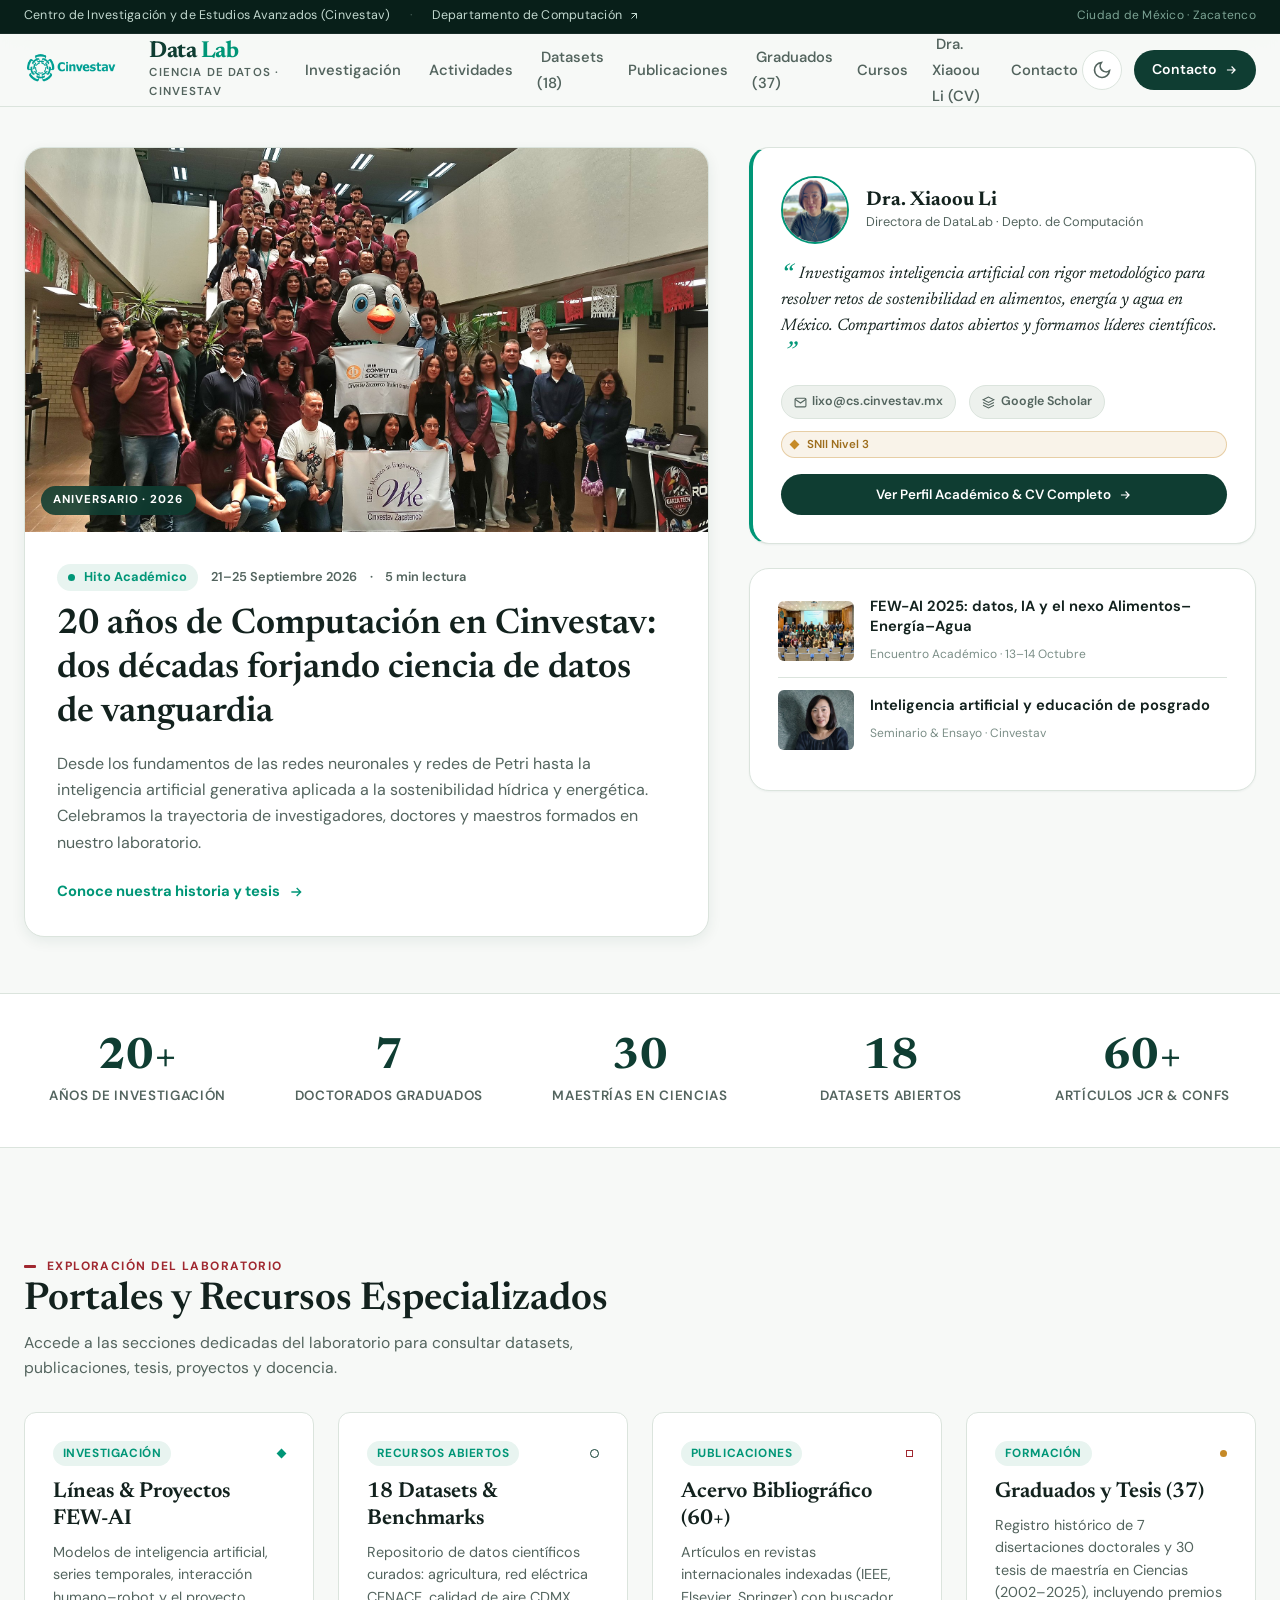
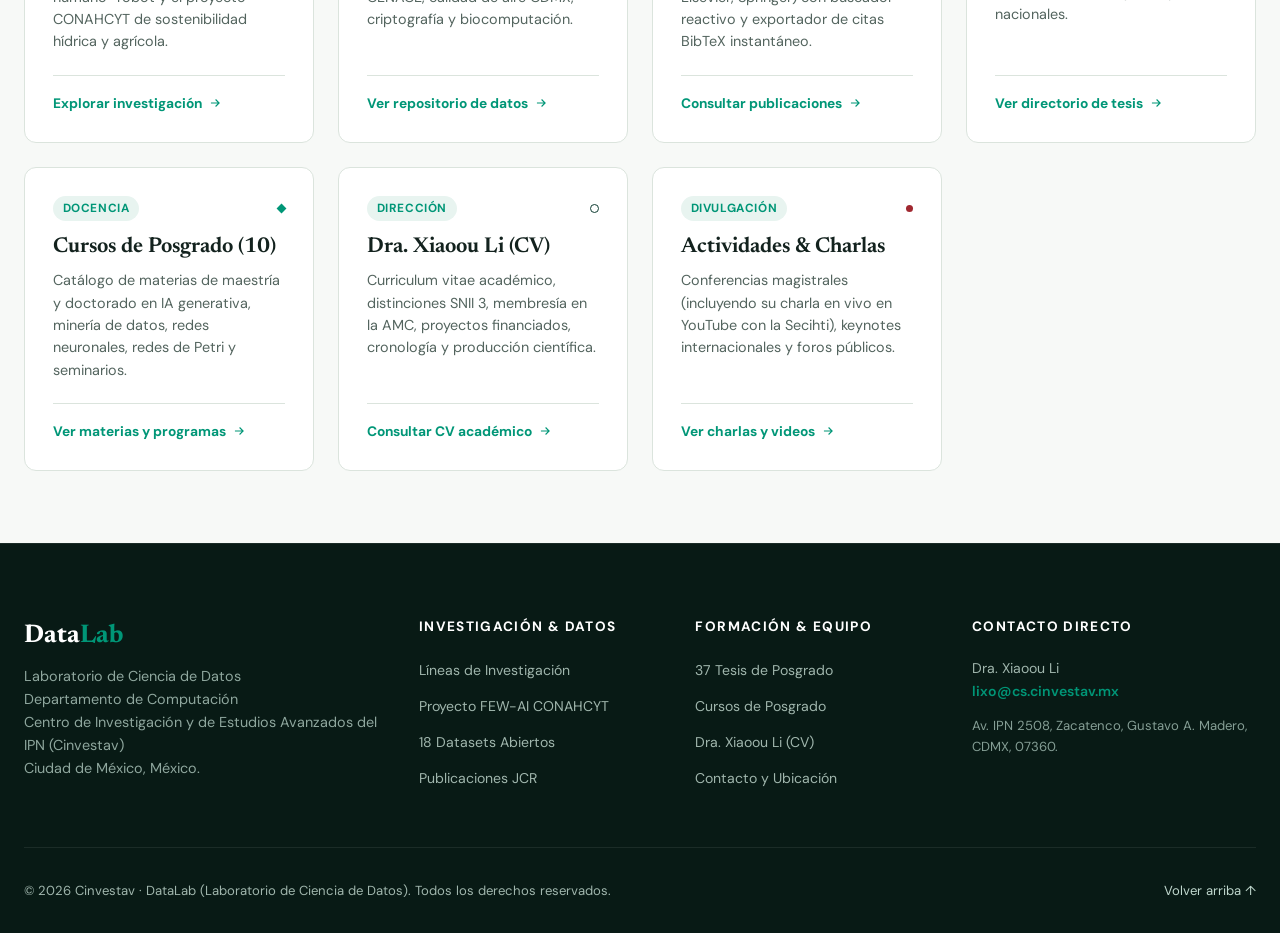
==== index.html @ 68820cfc "Subida de archivos para github pages" ====
<!DOCTYPE html>
<html lang="es" data-theme="light">
<head>
  <meta charset="UTF-8">
  <meta name="viewport" content="width=device-width, initial-scale=1.0">
  <title>DataLab · Laboratorio de Ciencia de Datos | Cinvestav</title>
  <meta name="description" content="Laboratorio de Ciencia de Datos del Departamento de Computación, Cinvestav. Investigación de frontera en IA, datasets abiertos, FEW-AI y formación científica de posgrado.">
  <meta name="theme-color" content="#0f3d32">

  <!-- Open Graph / Meta Social -->
  <meta property="og:type" content="website">
  <meta property="og:title" content="DataLab · Laboratorio de Ciencia de Datos | Cinvestav">
  <meta property="og:description" content="Investigamos inteligencia artificial y sistemas sostenibles. Descubre nuestros datasets abiertos, publicaciones y proyectos.">
  <meta property="og:image" content="./assets/images/few-ai-2025-community.jpeg">

  <link rel="icon" type="image/png" href="./cinvestav-logo.png">

  <!-- Tipografía Editorial -->
  <link rel="preconnect" href="https://fonts.googleapis.com">
  <link rel="preconnect" href="https://fonts.gstatic.com" crossorigin>
  <link href="https://fonts.googleapis.com/css2?family=DM+Sans:ital,opsz,wght@0,9..40,400;0,9..40,550;0,9..40,650;0,9..40,700;1,9..40,400&family=Newsreader:ital,opsz,wght@0,6..72,400;0,6..72,600;0,6..72,700;1,6..72,400;1,6..72,600&display=swap" rel="stylesheet">

  <!-- Estilos Centrales -->
  <link rel="stylesheet" href="./assets/css/style.css">
  <script src="./assets/js/app.js" defer></script>
</head>
<body>

  <!-- 1. Barra Institucional Superior -->
  <div class="institution-bar">
    <div class="container">
      <div style="display:flex; align-items:center; gap:1.2rem;">
        <a href="https://www.cinvestav.mx/" target="_blank" rel="noopener noreferrer">
          Centro de Investigación y de Estudios Avanzados (Cinvestav)
        </a>
        <span style="opacity:0.4;">·</span>
        <a href="https://wwwcs.cs.cinvestav.mx/" target="_blank" rel="noopener noreferrer">
          Departamento de Computación
          <svg width="12" height="12" viewBox="0 0 24 24" fill="none" stroke="currentColor" stroke-width="2"><path d="M7 17 17 7M7 7h10v10"/></svg>
        </a>
      </div>
      <div>
        <span style="color:#7ca394; font-size:0.75rem;">Ciudad de México · Zacatenco</span>
      </div>
    </div>
  </div>

  <!-- 2. Navegación Principal -->
  <header class="site-header">
    <div class="container">
      <nav class="site-nav" aria-label="Navegación principal">
        <a href="index.html" class="brand-wrapper" aria-label="DataLab Cinvestav Inicio">
          <img src="./cinvestav-logo.png" alt="Logo de Cinvestav" class="brand-logo-img" width="130" height="46">
          <div class="brand-identity">
            <span class="brand-title">Data<span class="accent">Lab</span></span>
            <span class="brand-subtitle">Ciencia de Datos · Cinvestav</span>
          </div>
        </a>

        <ul class="nav-menu" id="nav-menu">
          <li><a href="investigacion.html" class="nav-link">Investigación</a></li>
          <li><a href="actividades.html" class="nav-link">Actividades</a></li>
          <li><a href="datasets.html" class="nav-link">Datasets (18)</a></li>
          <li><a href="publicaciones.html" class="nav-link">Publicaciones</a></li>
          <li><a href="graduados.html" class="nav-link">Graduados (37)</a></li>
          <li><a href="cursos.html" class="nav-link">Cursos</a></li>
          <li><a href="dra-xiaoou-li.html" class="nav-link">Dra. Xiaoou Li (CV)</a></li>
          <li><a href="contacto.html" class="nav-link">Contacto</a></li>
        </ul>

        <div class="nav-actions">
          <button type="button" class="btn-theme-toggle" id="theme-toggle-btn" aria-label="Cambiar tema de color">
            <!-- Icono inyectado por app.js -->
          </button>

          <a href="contacto.html" class="btn-cta-contact">
            Contacto
            <svg width="14" height="14" viewBox="0 0 24 24" fill="none" stroke="currentColor" stroke-width="2"><path d="M5 12h14m-6-6 6 6-6 6"/></svg>
          </a>

          <button type="button" class="mobile-menu-btn" id="mobile-menu-btn" aria-label="Abrir menú" aria-expanded="false">
            <svg width="24" height="24" viewBox="0 0 24 24" fill="none" stroke="currentColor" stroke-width="2"><line x1="3" y1="12" x2="21" y2="12"/><line x1="3" y1="6" x2="21" y2="6"/><line x1="3" y1="18" x2="21" y2="18"/></svg>
          </button>
        </div>
      </nav>
    </div>
  </header>

  <main id="main-content">
    
    <!-- 3. Hero Editorial (Gates Notes + Sean Carroll style) -->
    <section class="hero-editorial">
      <div class="container">
        <div class="hero-grid">
          
          <!-- Noticia / Hito Destacado Principal -->
          <article class="featured-card">
            <div class="featured-media">
              <img src="./assets/images/events/computacion-20-aniversario-2026.jpg" alt="Conmemoración 20 años de Computación Cinvestav" width="800" height="450" loading="eager">
              <span class="media-badge">Aniversario · 2026</span>
            </div>
            <div class="featured-content">
              <div class="story-meta">
                <span class="story-pill">
                  <span class="shape shape-dot" style="margin-right:0.35rem;"></span>
                  Hito Académico
                </span>
                <span>21–25 Septiembre 2026</span>
                <span>·</span>
                <span>5 min lectura</span>
              </div>
              <h1 class="featured-title">20 años de Computación en Cinvestav: dos décadas forjando ciencia de datos de vanguardia</h1>
              <p class="featured-summary">
                Desde los fundamentos de las redes neuronales y redes de Petri hasta la inteligencia artificial generativa aplicada a la sostenibilidad hídrica y energética. Celebramos la trayectoria de investigadores, doctores y maestros formados en nuestro laboratorio.
              </p>
              <div class="featured-footer">
                <a href="graduados.html" class="link-read-more">
                  Conoce nuestra historia y tesis
                  <svg width="16" height="16" viewBox="0 0 24 24" fill="none" stroke="currentColor" stroke-width="2"><path d="M5 12h14m-6-6 6 6-6 6"/></svg>
                </a>
              </div>
            </div>
          </article>

          <!-- Columna Lateral: Perfil de Dirección y Ensayos -->
          <aside class="hero-aside">
            <div class="aside-card director-card">
              <div class="director-header">
                <img src="./assets/images/xiaoou-li-profile.jpg" alt="Dra. Xiaoou Li" class="director-avatar" width="68" height="68">
                <div>
                  <h2 class="director-name">Dra. Xiaoou Li</h2>
                  <p class="director-role">Directora de DataLab · Depto. de Computación</p>
                </div>
              </div>
              <blockquote class="director-quote">
                Investigamos inteligencia artificial con rigor metodológico para resolver retos de sostenibilidad en alimentos, energía y agua en México. Compartimos datos abiertos y formamos líderes científicos.
              </blockquote>
              <div class="director-links">
                <a href="mailto:lixo@cs.cinvestav.mx" class="badge-link">
                  <svg width="13" height="13" viewBox="0 0 24 24" fill="none" stroke="currentColor" stroke-width="2"><path d="M4 4h16c1.1 0 2 .9 2 2v12c0 1.1-.9 2-2 2H4c-1.1 0-2-.9-2-2V6c0-1.1.9-2 2-2z"/><polyline points="22,6 12,13 2,6"/></svg>
                  lixo@cs.cinvestav.mx
                </a>
                <a href="https://scholar.google.com/citations?user=R9Td938AAAAJ" target="_blank" rel="noopener noreferrer" class="badge-link">
                  <svg width="13" height="13" viewBox="0 0 24 24" fill="none" stroke="currentColor" stroke-width="2"><path d="M12 2L2 7l10 5 10-5-10-5zM2 17l10 5 10-5M2 12l10 5 10-5"/></svg>
                  Google Scholar
                </a>
                <span class="honor-badge gold" style="font-size:0.72rem; padding:0.2rem 0.6rem;">
                  <span class="shape shape-diamond" style="background-color:var(--color-gold);"></span>
                  SNII Nivel 3
                </span>
              </div>
              <div style="margin-top: 1rem;">
                <a href="dra-xiaoou-li.html" class="btn-cta-contact" style="width: 100%; justify-content: center; font-size: 0.84rem; padding: 0.6rem 1rem;">
                  Ver Perfil Académico & CV Completo
                  <svg width="14" height="14" viewBox="0 0 24 24" fill="none" stroke="currentColor" stroke-width="2"><path d="M5 12h14m-6-6 6 6-6 6"/></svg>
                </a>
              </div>
            </div>

            <!-- Historias Secundarias -->
            <div class="aside-card">
              <div class="sub-story-item">
                <img src="./assets/images/few-ai-2025-community.jpeg" alt="Comunidad FEW-AI" class="sub-story-thumb" width="76" height="60" loading="lazy">
                <div class="sub-story-info">
                  <h4><a href="investigacion.html#few-ai">FEW-AI 2025: datos, IA y el nexo Alimentos–Energía–Agua</a></h4>
                  <span class="meta">Encuentro Académico · 13–14 Octubre</span>
                </div>
              </div>
              <div class="sub-story-item">
                <img src="./assets/images/xiaoou-li.jpg" alt="Seminario de IA y Educación" class="sub-story-thumb" width="76" height="60" loading="lazy">
                <div class="sub-story-info">
                  <h4><a href="investigacion.html#educacion">Inteligencia artificial y educación de posgrado</a></h4>
                  <span class="meta">Seminario & Ensayo · Cinvestav</span>
                </div>
              </div>
            </div>

          </aside>

        </div>
      </div>
    </section>

    <!-- 4. Franja de Métricas / Impacto (Límite visual del Index) -->
    <div class="impact-strip">
      <div class="container">
        <div class="stats-grid">
          <div class="stat-item">
            <div class="stat-number">20+</div>
            <div class="stat-label">Años de Investigación</div>
          </div>
          <div class="stat-item">
            <div class="stat-number">7</div>
            <div class="stat-label">Doctorados Graduados</div>
          </div>
          <div class="stat-item">
            <div class="stat-number">30</div>
            <div class="stat-label">Maestrías en Ciencias</div>
          </div>
          <div class="stat-item">
            <div class="stat-number">18</div>
            <div class="stat-label">Datasets Abiertos</div>
          </div>
          <div class="stat-item">
            <div class="stat-number">60+</div>
            <div class="stat-label">Artículos JCR & Confs</div>
          </div>
        </div>
      </div>
    </div>

    <!-- 5. Hub de Exploración a Páginas Segmentadas -->
    <section class="portal-hub-section">
      <div class="container">
        <div class="section-header" style="margin-bottom:2rem;">
          <div>
            <span class="section-eyebrow">
              <span class="shape shape-bar" style="margin-right:0.4rem; background-color:var(--color-brand-crimson);"></span>
              Exploración del Laboratorio
            </span>
            <h2 class="section-title">Portales y Recursos Especializados</h2>
            <p class="section-desc">Accede a las secciones dedicadas del laboratorio para consultar datasets, publicaciones, tesis, proyectos y docencia.</p>
          </div>
        </div>

        <div class="hub-grid">
          
          <article class="hub-card">
            <div class="hub-card-header">
              <span class="dataset-category-pill">Investigación</span>
              <span class="shape shape-diamond" style="color:var(--color-brand-accent);"></span>
            </div>
            <h3 class="hub-card-title">Líneas & Proyectos FEW-AI</h3>
            <p class="hub-card-desc">
              Modelos de inteligencia artificial, series temporales, interacción humano–robot y el proyecto CONAHCYT de sostenibilidad hídrica y agrícola.
            </p>
            <div class="hub-card-footer">
              <a href="investigacion.html" class="hub-link-cta">
                Explorar investigación
                <svg width="14" height="14" viewBox="0 0 24 24" fill="none" stroke="currentColor" stroke-width="2"><path d="M5 12h14m-6-6 6 6-6 6"/></svg>
              </a>
            </div>
          </article>

          <article class="hub-card">
            <div class="hub-card-header">
              <span class="dataset-category-pill">Recursos Abiertos</span>
              <span class="shape shape-ring" style="color:var(--color-brand-primary);"></span>
            </div>
            <h3 class="hub-card-title">18 Datasets & Benchmarks</h3>
            <p class="hub-card-desc">
              Repositorio de datos científicos curados: agricultura, red eléctrica CENACE, calidad de aire CDMX, criptografía y biocomputación.
            </p>
            <div class="hub-card-footer">
              <a href="datasets.html" class="hub-link-cta">
                Ver repositorio de datos
                <svg width="14" height="14" viewBox="0 0 24 24" fill="none" stroke="currentColor" stroke-width="2"><path d="M5 12h14m-6-6 6 6-6 6"/></svg>
              </a>
            </div>
          </article>

          <article class="hub-card">
            <div class="hub-card-header">
              <span class="dataset-category-pill">Publicaciones</span>
              <span class="shape shape-square" style="color:var(--color-brand-crimson);"></span>
            </div>
            <h3 class="hub-card-title">Acervo Bibliográfico (60+)</h3>
            <p class="hub-card-desc">
              Artículos en revistas internacionales indexadas (IEEE, Elsevier, Springer) con buscador reactivo y exportador de citas BibTeX instantáneo.
            </p>
            <div class="hub-card-footer">
              <a href="publicaciones.html" class="hub-link-cta">
                Consultar publicaciones
                <svg width="14" height="14" viewBox="0 0 24 24" fill="none" stroke="currentColor" stroke-width="2"><path d="M5 12h14m-6-6 6 6-6 6"/></svg>
              </a>
            </div>
          </article>

          <article class="hub-card">
            <div class="hub-card-header">
              <span class="dataset-category-pill">Formación</span>
              <span class="shape shape-dot" style="color:var(--color-gold);"></span>
            </div>
            <h3 class="hub-card-title">Graduados y Tesis (37)</h3>
            <p class="hub-card-desc">
              Registro histórico de 7 disertaciones doctorales y 30 tesis de maestría en Ciencias (2002–2025), incluyendo premios nacionales.
            </p>
            <div class="hub-card-footer">
              <a href="graduados.html" class="hub-link-cta">
                Ver directorio de tesis
                <svg width="14" height="14" viewBox="0 0 24 24" fill="none" stroke="currentColor" stroke-width="2"><path d="M5 12h14m-6-6 6 6-6 6"/></svg>
              </a>
            </div>
          </article>

          <article class="hub-card">
            <div class="hub-card-header">
              <span class="dataset-category-pill">Docencia</span>
              <span class="shape shape-diamond" style="color:var(--color-brand-accent);"></span>
            </div>
            <h3 class="hub-card-title">Cursos de Posgrado (10)</h3>
            <p class="hub-card-desc">
              Catálogo de materias de maestría y doctorado en IA generativa, minería de datos, redes neuronales, redes de Petri y seminarios.
            </p>
            <div class="hub-card-footer">
              <a href="cursos.html" class="hub-link-cta">
                Ver materias y programas
                <svg width="14" height="14" viewBox="0 0 24 24" fill="none" stroke="currentColor" stroke-width="2"><path d="M5 12h14m-6-6 6 6-6 6"/></svg>
              </a>
            </div>
          </article>

          <article class="hub-card">
            <div class="hub-card-header">
              <span class="dataset-category-pill">Dirección</span>
              <span class="shape shape-ring" style="color:var(--color-brand-primary);"></span>
            </div>
            <h3 class="hub-card-title">Dra. Xiaoou Li (CV)</h3>
            <p class="hub-card-desc">
              Curriculum vitae académico, distinciones SNII 3, membresía en la AMC, proyectos financiados, cronología y producción científica.
            </p>
            <div class="hub-card-footer">
              <a href="dra-xiaoou-li.html" class="hub-link-cta">
                Consultar CV académico
                <svg width="14" height="14" viewBox="0 0 24 24" fill="none" stroke="currentColor" stroke-width="2"><path d="M5 12h14m-6-6 6 6-6 6"/></svg>
              </a>
            </div>
          </article>

          <article class="hub-card">
            <div class="hub-card-header">
              <span class="dataset-category-pill">Divulgación</span>
              <span class="shape shape-dot" style="color:var(--color-brand-crimson);"></span>
            </div>
            <h3 class="hub-card-title">Actividades & Charlas</h3>
            <p class="hub-card-desc">
              Conferencias magistrales (incluyendo su charla en vivo en YouTube con la Secihti), keynotes internacionales y foros públicos.
            </p>
            <div class="hub-card-footer">
              <a href="actividades.html" class="hub-link-cta">
                Ver charlas y videos
                <svg width="14" height="14" viewBox="0 0 24 24" fill="none" stroke="currentColor" stroke-width="2"><path d="M5 12h14m-6-6 6 6-6 6"/></svg>
              </a>
            </div>
          </article>

        </div>
      </div>
    </section>

  </main>

  <!-- 6. Pie de Página Institucional -->
  <footer class="site-footer">
    <div class="container">
      <div class="footer-grid">
        
        <div class="footer-brand">
          <h3>Data<span style="color:var(--color-brand-accent);">Lab</span></h3>
          <p>
            Laboratorio de Ciencia de Datos<br>
            Departamento de Computación<br>
            Centro de Investigación y de Estudios Avanzados del IPN (Cinvestav)<br>
            Ciudad de México, México.
          </p>
        </div>

        <div class="footer-col">
          <h4>Investigación & Datos</h4>
          <ul class="footer-links-list">
            <li><a href="investigacion.html">Líneas de Investigación</a></li>
            <li><a href="investigacion.html#few-ai">Proyecto FEW-AI CONAHCYT</a></li>
            <li><a href="datasets.html">18 Datasets Abiertos</a></li>
            <li><a href="publicaciones.html">Publicaciones JCR</a></li>
          </ul>
        </div>

        <div class="footer-col">
          <h4>Formación & Equipo</h4>
          <ul class="footer-links-list">
            <li><a href="graduados.html">37 Tesis de Posgrado</a></li>
            <li><a href="cursos.html">Cursos de Posgrado</a></li>
            <li><a href="dra-xiaoou-li.html">Dra. Xiaoou Li (CV)</a></li>
            <li><a href="contacto.html">Contacto y Ubicación</a></li>
          </ul>
        </div>

        <div class="footer-col">
          <h4>Contacto Directo</h4>
          <p style="font-size:0.88rem; line-height:1.6; margin-bottom:0.8rem;">
            Dra. Xiaoou Li<br>
            <a href="mailto:lixo@cs.cinvestav.mx" style="color:var(--color-brand-accent); font-weight:600;">lixo@cs.cinvestav.mx</a>
          </p>
          <p style="font-size:0.82rem; color:#859e95;">
            Av. IPN 2508, Zacatenco, Gustavo A. Madero, CDMX, 07360.
          </p>
        </div>

      </div>

      <div class="footer-bottom">
        <div>
          © 2026 Cinvestav · DataLab (Laboratorio de Ciencia de Datos). Todos los derechos reservados.
        </div>
        <div>
          <a href="#">Volver arriba ↑</a>
        </div>
      </div>
    </div>
  </footer>

</body>
</html>
---- assets/css/style.css ----
/* ==========================================================================
   DataLab Cinvestav · Estilo Editorial Moderno y de Alto Rendimiento
   Inspirado en: Gates Notes, Sean Carroll, Stephen Wolfram & Scott Aaronson
   ========================================================================== */

:root {
  /* Paleta Institucional Cinvestav Modernizada */
  --color-brand-primary: #0f3d32;     /* Verde Cinvestav profundo */
  --color-brand-accent: #009677;      /* Verde jade / teal de acento */
  --color-brand-light: #e8f4f0;       /* Tinte jade suave */
  --color-brand-crimson: #a02830;     /* Rojo carmesí institucional */
  --color-crimson-light: #fbebee;
  --color-gold: #c68a27;
  
  /* Sistema de Luz (Default) */
  --bg-canvas: #f7f9f7;
  --bg-surface: #ffffff;
  --bg-surface-elevated: #ffffff;
  --bg-subtle: #edf1ed;
  --border-subtle: #dbe4dd;
  --border-strong: #bdcbbf;
  
  --text-main: #13221e;
  --text-muted: #53645e;
  --text-faint: #7b8e87;
  --text-inverse: #ffffff;

  /* Sombras editoriales y elevaciones */
  --shadow-sm: 0 1px 2px rgba(15, 61, 50, 0.05);
  --shadow-md: 0 4px 14px rgba(15, 61, 50, 0.08);
  --shadow-lg: 0 12px 30px rgba(15, 61, 50, 0.12);
  --shadow-hover: 0 16px 36px rgba(15, 61, 50, 0.16);

  /* Tipografías */
  --font-serif: "Newsreader", "Charter", "Merriweather", Georgia, serif;
  --font-sans: "DM Sans", system-ui, -apple-system, BlinkMacSystemFont, "Segoe UI", Roboto, sans-serif;
  --font-mono: ui-monospace, SFMono-Regular, "Cascadia Code", "Fira Code", monospace;

  /* Dimensiones y espaciado */
  --container-max: 1240px;
  --radius-sm: 6px;
  --radius-md: 12px;
  --radius-lg: 20px;
  --radius-pill: 9999px;
  --transition-fast: 0.18s cubic-bezier(0.16, 1, 0.3, 1);
  --transition-normal: 0.28s cubic-bezier(0.16, 1, 0.3, 1);
}

/* Modo Oscuro Refinado (Gates Notes / Sean Carroll) */
[data-theme="dark"] {
  --bg-canvas: #0c1412;
  --bg-surface: #14201c;
  --bg-surface-elevated: #1a2a25;
  --bg-subtle: #192722;
  --border-subtle: #243831;
  --border-strong: #334d44;

  --text-main: #e8f0ec;
  --text-muted: #9db2a9;
  --text-faint: #6c837a;
  --text-inverse: #0c1412;

  --color-brand-primary: #185244;
  --color-brand-accent: #1bd4a7;
  --color-brand-light: rgba(27, 212, 167, 0.12);
  --color-brand-crimson: #d94b54;
  --color-crimson-light: rgba(217, 75, 84, 0.15);

  --shadow-sm: 0 1px 3px rgba(0, 0, 0, 0.3);
  --shadow-md: 0 6px 20px rgba(0, 0, 0, 0.4);
  --shadow-lg: 0 14px 40px rgba(0, 0, 0, 0.5);
  --shadow-hover: 0 18px 46px rgba(0, 0, 0, 0.6);
}

/* Reset y Base */
*, *::before, *::after {
  box-sizing: border-box;
  margin: 0;
  padding: 0;
}

html {
  font-size: 16px;
  scroll-behavior: smooth;
  scroll-padding-top: 90px;
  -webkit-text-size-adjust: 100%;
}

body {
  font-family: var(--font-sans);
  background-color: var(--bg-canvas);
  color: var(--text-main);
  line-height: 1.6;
  -webkit-font-smoothing: antialiased;
  -moz-osx-font-smoothing: grayscale;
  transition: background-color var(--transition-normal), color var(--transition-normal);
  overflow-x: hidden;
}

/* Enlaces y botones base */
a {
  color: inherit;
  text-decoration: none;
  transition: color var(--transition-fast), border-color var(--transition-fast);
}

button {
  font-family: inherit;
  cursor: pointer;
  border: none;
  background: none;
}

img {
  max-width: 100%;
  height: auto;
  display: block;
}

/* Contenedor central */
.container {
  width: min(var(--container-max), calc(100% - 3rem));
  margin-inline: auto;
}

@media (max-width: 640px) {
  .container {
    width: calc(100% - 1.5rem);
  }
}

/* ==========================================================================
   1. Barra Institucional Superior & Navegación (Header)
   ========================================================================== */
.institution-bar {
  background-color: #081f19;
  color: #a4beb4;
  font-size: 0.78rem;
  letter-spacing: 0.02em;
  border-bottom: 1px solid rgba(255, 255, 255, 0.06);
  padding: 0.4rem 0;
}

.institution-bar .container {
  display: flex;
  justify-content: space-between;
  align-items: center;
  flex-wrap: wrap;
  gap: 0.5rem;
}

.institution-bar a {
  display: inline-flex;
  align-items: center;
  gap: 0.35rem;
  color: #c2d8cf;
}

.institution-bar a:hover {
  color: #ffffff;
}

.site-header {
  position: sticky;
  top: 0;
  z-index: 100;
  background: rgba(247, 249, 247, 0.92);
  backdrop-filter: blur(14px);
  -webkit-backdrop-filter: blur(14px);
  border-bottom: 1px solid var(--border-subtle);
  transition: background-color var(--transition-normal), border-color var(--transition-normal);
}

[data-theme="dark"] .site-header {
  background: rgba(20, 32, 28, 0.92);
}

.site-nav {
  display: flex;
  align-items: center;
  justify-content: space-between;
  height: 72px;
}

.brand-wrapper {
  display: flex;
  align-items: center;
  gap: 0.9rem;
}

.brand-logo-img {
  height: 40px;
  width: auto;
  object-fit: contain;
}

.brand-identity {
  display: flex;
  flex-direction: column;
}

.brand-title {
  font-family: var(--font-serif);
  font-size: 1.45rem;
  font-weight: 700;
  letter-spacing: -0.02em;
  color: var(--color-brand-primary);
  line-height: 1.1;
  display: flex;
  align-items: center;
  gap: 0.25rem;
}

[data-theme="dark"] .brand-title {
  color: var(--text-main);
}

.brand-title span.accent {
  color: var(--color-brand-accent);
}

.brand-subtitle {
  font-size: 0.72rem;
  text-transform: uppercase;
  letter-spacing: 0.1em;
  font-weight: 600;
  color: var(--text-muted);
}

/* Menú de Navegación */
.nav-menu {
  display: flex;
  align-items: center;
  gap: 1.25rem;
  list-style: none;
}

.nav-link {
  font-size: 0.92rem;
  font-weight: 550;
  color: var(--text-muted);
  padding: 0.5rem 0.25rem;
  position: relative;
}

.nav-link:hover,
.nav-link.active {
  color: var(--color-brand-primary);
}

[data-theme="dark"] .nav-link:hover,
[data-theme="dark"] .nav-link.active {
  color: var(--color-brand-accent);
}

.nav-link.active::after {
  content: "";
  position: absolute;
  bottom: 0;
  left: 0;
  right: 0;
  height: 2px;
  background-color: var(--color-brand-accent);
  border-radius: var(--radius-pill);
}

.nav-actions {
  display: flex;
  align-items: center;
  gap: 0.75rem;
}

/* Botón Dark Mode */
.btn-theme-toggle {
  width: 40px;
  height: 40px;
  border-radius: var(--radius-pill);
  border: 1px solid var(--border-subtle);
  background: var(--bg-surface);
  color: var(--text-muted);
  display: flex;
  align-items: center;
  justify-content: center;
  font-size: 1.1rem;
  transition: transform var(--transition-fast), border-color var(--transition-fast), color var(--transition-fast);
}

.btn-theme-toggle:hover {
  border-color: var(--color-brand-accent);
  color: var(--color-brand-accent);
  transform: rotate(15deg);
}

.btn-cta-contact {
  display: inline-flex;
  align-items: center;
  gap: 0.4rem;
  padding: 0.55rem 1.15rem;
  border-radius: var(--radius-pill);
  background: var(--color-brand-primary);
  color: #ffffff !important;
  font-size: 0.88rem;
  font-weight: 600;
  transition: background-color var(--transition-fast), transform var(--transition-fast);
}

.btn-cta-contact:hover {
  background: #145546;
  transform: translateY(-1px);
}

.mobile-menu-btn {
  display: none;
  font-size: 1.5rem;
  color: var(--text-main);
  padding: 0.45rem;
  border-radius: var(--radius-sm);
  line-height: 1;
  transition: color var(--transition-fast), background var(--transition-fast);
}

.mobile-menu-btn:hover {
  color: var(--color-brand-accent);
  background: var(--bg-subtle);
}

@media (max-width: 960px) {
  .nav-menu {
    display: none;
    position: absolute;
    top: 72px;
    left: 0;
    right: 0;
    background: var(--bg-surface);
    flex-direction: column;
    padding: 1.5rem;
    border-bottom: 1px solid var(--border-subtle);
    box-shadow: var(--shadow-lg);
    gap: 1rem;
    z-index: 1000;
  }
  .nav-menu.open {
    display: flex;
  }
  .mobile-menu-btn {
    display: flex;
    align-items: center;
    justify-content: center;
  }
  .btn-cta-contact {
    display: none;
  }
}

/* ==========================================================================
   2. Hero Editorial Moderno (Estilo Gates Notes & Sean Carroll)
   ========================================================================== */
.hero-editorial {
  padding: 2.5rem 0 3.5rem;
}

.hero-grid {
  display: grid;
  grid-template-columns: 1.35fr 1fr;
  gap: 2.5rem;
  align-items: stretch;
}

@media (max-width: 900px) {
  .hero-grid {
    grid-template-columns: 1fr;
  }
}

/* Lead Feature Card (Gates Notes Featured Story) */
.featured-card {
  position: relative;
  border-radius: var(--radius-lg);
  overflow: hidden;
  background: var(--bg-surface);
  border: 1px solid var(--border-subtle);
  display: flex;
  flex-direction: column;
  transition: transform var(--transition-normal), box-shadow var(--transition-normal), border-color var(--transition-normal);
  box-shadow: var(--shadow-md);
}

.featured-card:hover {
  transform: translateY(-3px);
  box-shadow: var(--shadow-hover);
  border-color: var(--border-strong);
}

.featured-media {
  position: relative;
  aspect-ratio: 16 / 9;
  overflow: hidden;
}

.featured-media img {
  width: 100%;
  height: 100%;
  object-fit: cover;
  transition: transform 0.6s cubic-bezier(0.16, 1, 0.3, 1);
}

.featured-card:hover .featured-media img {
  transform: scale(1.03);
}

.media-badge {
  position: absolute;
  bottom: 1rem;
  left: 1rem;
  background: rgba(15, 61, 50, 0.88);
  backdrop-filter: blur(8px);
  color: #ffffff;
  font-size: 0.72rem;
  font-weight: 700;
  text-transform: uppercase;
  letter-spacing: 0.08em;
  padding: 0.35rem 0.8rem;
  border-radius: var(--radius-pill);
}

.featured-content {
  padding: 2rem;
  display: flex;
  flex-direction: column;
  flex-grow: 1;
}

.story-meta {
  display: flex;
  align-items: center;
  gap: 0.8rem;
  font-size: 0.8rem;
  font-weight: 600;
  color: var(--text-muted);
  margin-bottom: 0.75rem;
}

.story-pill {
  background: var(--color-brand-light);
  color: var(--color-brand-accent);
  padding: 0.2rem 0.7rem;
  border-radius: var(--radius-pill);
  font-weight: 700;
}

.featured-title {
  font-family: var(--font-serif);
  font-size: clamp(1.6rem, 2.8vw, 2.2rem);
  line-height: 1.25;
  font-weight: 600;
  margin-bottom: 1rem;
  color: var(--text-main);
}

.featured-summary {
  font-size: 1rem;
  color: var(--text-muted);
  line-height: 1.65;
  margin-bottom: 1.5rem;
}

.featured-footer {
  margin-top: auto;
  display: flex;
  align-items: center;
  justify-content: space-between;
}

.link-read-more {
  display: inline-flex;
  align-items: center;
  gap: 0.5rem;
  font-size: 0.92rem;
  font-weight: 700;
  color: var(--color-brand-accent);
}

.link-read-more svg {
  transition: transform var(--transition-fast);
}

.featured-card:hover .link-read-more svg {
  transform: translateX(4px);
}

/* Columna Lateral del Hero: Enfoque y Director Note (Scott Aaronson / Wolfram style) */
.hero-aside {
  display: flex;
  flex-direction: column;
  gap: 1.5rem;
}

.aside-card {
  background: var(--bg-surface);
  border: 1px solid var(--border-subtle);
  border-radius: var(--radius-lg);
  padding: 1.75rem;
  box-shadow: var(--shadow-sm);
}

.director-card {
  display: flex;
  flex-direction: column;
  border-left: 4px solid var(--color-brand-accent);
}

.director-header {
  display: flex;
  align-items: center;
  gap: 1.1rem;
  margin-bottom: 1.1rem;
}

.director-avatar {
  width: 68px;
  height: 68px;
  border-radius: 50%;
  object-fit: cover;
  border: 2px solid var(--color-brand-accent);
}

.director-name {
  font-family: var(--font-serif);
  font-size: 1.25rem;
  font-weight: 700;
  color: var(--text-main);
  line-height: 1.2;
}

.director-role {
  font-size: 0.8rem;
  color: var(--text-muted);
}

.director-quote {
  font-family: var(--font-serif);
  font-style: italic;
  font-size: 1.05rem;
  line-height: 1.55;
  color: var(--text-main);
  margin-bottom: 1.25rem;
}

.director-quote::before {
  content: "“";
  font-size: 1.8rem;
  line-height: 0;
  display: inline-block;
  margin-right: 0.2rem;
  vertical-align: -0.3rem;
  color: var(--color-brand-accent);
}

.director-quote::after {
  content: "”";
  font-size: 1.8rem;
  line-height: 0;
  display: inline-block;
  margin-left: 0.2rem;
  vertical-align: -0.3rem;
  color: var(--color-brand-accent);
}

.director-links {
  display: flex;
  gap: 0.8rem;
  flex-wrap: wrap;
}

.badge-link {
  display: inline-flex;
  align-items: center;
  gap: 0.35rem;
  font-size: 0.78rem;
  font-weight: 600;
  padding: 0.35rem 0.75rem;
  border-radius: var(--radius-pill);
  background: var(--bg-subtle);
  border: 1px solid var(--border-subtle);
  color: var(--text-muted);
  transition: all var(--transition-fast);
}

.badge-link:hover {
  background: var(--color-brand-light);
  color: var(--color-brand-accent);
  border-color: var(--color-brand-accent);
}

/* Secondary stories in hero aside */
.sub-story-item {
  display: flex;
  gap: 1rem;
  align-items: center;
  padding: 0.75rem 0;
  border-top: 1px solid var(--border-subtle);
}

.sub-story-item:first-of-type {
  border-top: none;
  padding-top: 0;
}

.sub-story-thumb {
  width: 76px;
  height: 60px;
  border-radius: var(--radius-sm);
  object-fit: cover;
  flex-shrink: 0;
}

.sub-story-info h4 {
  font-size: 0.92rem;
  font-weight: 650;
  line-height: 1.35;
  margin-bottom: 0.2rem;
}

.sub-story-info .meta {
  font-size: 0.75rem;
  color: var(--text-faint);
}

/* ==========================================================================
   3. Panel de Métricas / Cronología de Impacto (Stephen Wolfram style)
   ========================================================================== */
.impact-strip {
  background: var(--bg-surface);
  border-block: 1px solid var(--border-subtle);
  padding: 2rem 0;
  margin-bottom: 3.5rem;
}

.stats-grid {
  display: grid;
  grid-template-columns: repeat(auto-fit, minmax(180px, 1fr));
  gap: 1.5rem;
  text-align: center;
}

.stat-item {
  padding: 0.5rem;
}

.stat-number {
  font-family: var(--font-serif);
  font-size: 2.7rem;
  font-weight: 700;
  color: var(--color-brand-primary);
  line-height: 1.1;
  margin-bottom: 0.25rem;
}

[data-theme="dark"] .stat-number {
  color: var(--color-brand-accent);
}

.stat-label {
  font-size: 0.84rem;
  font-weight: 600;
  text-transform: uppercase;
  letter-spacing: 0.05em;
  color: var(--text-muted);
}

/* ==========================================================================
   4. Barra de Filtro Temático (Gates Notes Topic Pills)
   ========================================================================== */
.topics-nav-bar {
  display: flex;
  align-items: center;
  gap: 0.6rem;
  overflow-x: auto;
  padding-bottom: 0.75rem;
  margin-bottom: 2.5rem;
  scrollbar-width: none;
}

.topics-nav-bar::-webkit-scrollbar {
  display: none;
}

.topic-pill {
  font-size: 0.86rem;
  font-weight: 600;
  padding: 0.5rem 1.1rem;
  border-radius: var(--radius-pill);
  white-space: nowrap;
  background: var(--bg-surface);
  border: 1px solid var(--border-subtle);
  color: var(--text-muted);
  transition: all var(--transition-fast);
}

.topic-pill:hover {
  border-color: var(--color-brand-accent);
  color: var(--color-brand-accent);
  background: var(--color-brand-light);
}

.topic-pill.active {
  background: var(--color-brand-primary);
  color: #ffffff;
  border-color: var(--color-brand-primary);
}

[data-theme="dark"] .topic-pill.active {
  background: var(--color-brand-accent);
  color: #0c1412;
  border-color: var(--color-brand-accent);
}

/* ==========================================================================
   5. Sección de Datasets & Benchmarks (Wolfram / Aaronson style)
   ========================================================================== */
.section-header {
  display: flex;
  justify-content: space-between;
  align-items: flex-end;
  margin-bottom: 2rem;
  flex-wrap: wrap;
  gap: 1rem;
}

.section-eyebrow {
  font-size: 0.75rem;
  text-transform: uppercase;
  letter-spacing: 0.12em;
  font-weight: 700;
  color: var(--color-brand-crimson);
  margin-bottom: 0.35rem;
}

.section-title {
  font-family: var(--font-serif);
  font-size: clamp(1.8rem, 3vw, 2.4rem);
  font-weight: 600;
  color: var(--text-main);
  line-height: 1.2;
}

.section-desc {
  font-size: 0.98rem;
  color: var(--text-muted);
  max-width: 650px;
  margin-top: 0.4rem;
}

/* Caja de Búsqueda Instantánea */
.search-filter-box {
  display: flex;
  align-items: center;
  gap: 0.75rem;
  background: var(--bg-surface);
  border: 1px solid var(--border-subtle);
  border-radius: var(--radius-pill);
  padding: 0.5rem 1rem;
  width: min(380px, 100%);
  box-shadow: var(--shadow-sm);
  transition: border-color var(--transition-fast), box-shadow var(--transition-fast);
}

.search-filter-box:focus-within {
  border-color: var(--color-brand-accent);
  box-shadow: 0 0 0 3px rgba(0, 150, 119, 0.15);
}

.search-filter-box input {
  border: none;
  background: none;
  font-size: 0.9rem;
  color: var(--text-main);
  outline: none;
  width: 100%;
}

.search-filter-box svg {
  color: var(--text-faint);
  flex-shrink: 0;
}

/* Grilla de Datasets */
.dataset-grid {
  display: grid;
  grid-template-columns: repeat(auto-fill, minmax(350px, 1fr));
  gap: 1.5rem;
  margin-bottom: 4rem;
}

@media (max-width: 640px) {
  .dataset-grid {
    grid-template-columns: 1fr;
  }
}

.dataset-card-modern {
  background: var(--bg-surface);
  border: 1px solid var(--border-subtle);
  border-radius: var(--radius-md);
  padding: 1.6rem;
  display: flex;
  flex-direction: column;
  transition: transform var(--transition-fast), box-shadow var(--transition-fast), border-color var(--transition-fast);
  position: relative;
}

.dataset-card-modern:hover {
  transform: translateY(-2px);
  border-color: var(--color-brand-accent);
  box-shadow: var(--shadow-md);
}

.dataset-top-meta {
  display: flex;
  justify-content: space-between;
  align-items: center;
  margin-bottom: 0.75rem;
}

.dataset-category-pill {
  font-size: 0.74rem;
  font-weight: 700;
  text-transform: uppercase;
  letter-spacing: 0.05em;
  padding: 0.2rem 0.6rem;
  border-radius: var(--radius-pill);
  background: var(--color-brand-light);
  color: var(--color-brand-accent);
}

.dataset-year {
  font-size: 0.8rem;
  font-weight: 600;
  color: var(--text-faint);
}

.dataset-name {
  font-family: var(--font-serif);
  font-size: 1.3rem;
  font-weight: 650;
  line-height: 1.3;
  margin-bottom: 0.6rem;
  color: var(--text-main);
}

.dataset-summary {
  font-size: 0.9rem;
  color: var(--text-muted);
  line-height: 1.55;
  margin-bottom: 1.25rem;
  flex-grow: 1;
}

.dataset-bottom-info {
  margin-top: auto;
  border-top: 1px solid var(--border-subtle);
  padding-top: 1rem;
  display: flex;
  justify-content: space-between;
  align-items: center;
}

.dataset-format-tag {
  font-family: var(--font-mono);
  font-size: 0.75rem;
  color: var(--text-faint);
  background: var(--bg-subtle);
  padding: 0.25rem 0.55rem;
  border-radius: var(--radius-sm);
}

.btn-open-dataset {
  font-size: 0.82rem;
  font-weight: 700;
  color: var(--color-brand-accent);
  display: inline-flex;
  align-items: center;
  gap: 0.35rem;
}

.btn-open-dataset:hover {
  text-decoration: underline;
}

/* ==========================================================================
   6. Sección de Publicaciones (Scott Aaronson Rigor & BibTeX)
   ========================================================================== */
.publications-section {
  padding: 4rem 0;
  background: var(--bg-subtle);
  border-top: 1px solid var(--border-subtle);
}

.pub-controls {
  display: flex;
  gap: 1rem;
  flex-wrap: wrap;
  align-items: center;
  margin-bottom: 2rem;
}

.pub-filter-select {
  background: var(--bg-surface);
  border: 1px solid var(--border-subtle);
  color: var(--text-main);
  padding: 0.5rem 1rem;
  border-radius: var(--radius-pill);
  font-size: 0.88rem;
  outline: none;
}

.publications-list {
  display: flex;
  flex-direction: column;
  gap: 1.2rem;
}

.publication-item {
  background: var(--bg-surface);
  border: 1px solid var(--border-subtle);
  border-radius: var(--radius-md);
  padding: 1.5rem 1.75rem;
  display: grid;
  grid-template-columns: 80px 1fr auto;
  gap: 1.5rem;
  align-items: start;
  transition: border-color var(--transition-fast), box-shadow var(--transition-fast);
}

@media (max-width: 768px) {
  .publication-item {
    grid-template-columns: 1fr;
    gap: 0.75rem;
  }
}

.publication-item:hover {
  border-color: var(--border-strong);
  box-shadow: var(--shadow-sm);
}

.pub-year-badge {
  font-family: var(--font-mono);
  font-size: 1.1rem;
  font-weight: 700;
  color: var(--color-brand-primary);
  background: var(--color-brand-light);
  padding: 0.35rem 0.6rem;
  border-radius: var(--radius-sm);
  text-align: center;
}

[data-theme="dark"] .pub-year-badge {
  color: var(--color-brand-accent);
}

.pub-content h4 {
  font-family: var(--font-serif);
  font-size: 1.15rem;
  font-weight: 600;
  line-height: 1.4;
  margin-bottom: 0.4rem;
  color: var(--text-main);
}

.pub-venue {
  font-size: 0.88rem;
  font-style: italic;
  color: var(--color-brand-crimson);
  margin-bottom: 0.4rem;
}

.pub-citation {
  font-size: 0.85rem;
  color: var(--text-muted);
  line-height: 1.5;
}

.pub-actions {
  display: flex;
  flex-direction: column;
  gap: 0.5rem;
  align-items: flex-end;
}

@media (max-width: 768px) {
  .pub-actions {
    flex-direction: row;
    align-items: center;
    margin-top: 0.5rem;
  }
}

.btn-bibtex {
  font-family: var(--font-mono);
  font-size: 0.76rem;
  font-weight: 600;
  padding: 0.35rem 0.75rem;
  border-radius: var(--radius-sm);
  background: var(--bg-subtle);
  border: 1px solid var(--border-subtle);
  color: var(--text-muted);
  display: inline-flex;
  align-items: center;
  gap: 0.35rem;
  transition: all var(--transition-fast);
}

.btn-bibtex:hover {
  background: var(--color-brand-light);
  color: var(--color-brand-accent);
  border-color: var(--color-brand-accent);
}

.btn-doi-link {
  font-size: 0.82rem;
  font-weight: 600;
  color: var(--color-brand-accent);
  display: inline-flex;
  align-items: center;
  gap: 0.25rem;
}

.btn-doi-link:hover {
  text-decoration: underline;
}

/* ==========================================================================
   7. Cronología de Tesis & Egresados (Wolfram / Carroll style)
   ========================================================================== */
.theses-section {
  padding: 4rem 0;
}

.theses-stats-header {
  display: flex;
  align-items: center;
  gap: 1.5rem;
  margin-bottom: 2rem;
  flex-wrap: wrap;
}

.btn-degree-toggle {
  font-size: 0.88rem;
  font-weight: 700;
  padding: 0.5rem 1.25rem;
  border-radius: var(--radius-pill);
  border: 1px solid var(--border-subtle);
  background: var(--bg-surface);
  color: var(--text-muted);
  transition: all var(--transition-fast);
}

.btn-degree-toggle.active {
  background: var(--color-brand-primary);
  color: #ffffff;
  border-color: var(--color-brand-primary);
}

[data-theme="dark"] .btn-degree-toggle.active {
  background: var(--color-brand-accent);
  color: #0c1412;
}

.theses-grid {
  display: grid;
  grid-template-columns: repeat(auto-fill, minmax(340px, 1fr));
  gap: 1.25rem;
}

.thesis-card-item {
  background: var(--bg-surface);
  border: 1px solid var(--border-subtle);
  border-radius: var(--radius-md);
  padding: 1.4rem;
  display: flex;
  flex-direction: column;
  transition: border-color var(--transition-fast), transform var(--transition-fast);
}

.thesis-card-item:hover {
  border-color: var(--border-strong);
  transform: translateY(-2px);
}

.thesis-meta-row {
  display: flex;
  justify-content: space-between;
  align-items: center;
  margin-bottom: 0.5rem;
}

.thesis-degree-pill {
  font-size: 0.72rem;
  font-weight: 700;
  text-transform: uppercase;
  letter-spacing: 0.06em;
  padding: 0.2rem 0.55rem;
  border-radius: var(--radius-pill);
  background: var(--color-brand-light);
  color: var(--color-brand-accent);
}

.thesis-degree-pill.phd {
  background: var(--color-crimson-light);
  color: var(--color-brand-crimson);
}

.thesis-student {
  font-family: var(--font-serif);
  font-size: 1.15rem;
  font-weight: 650;
  color: var(--text-main);
  margin-bottom: 0.4rem;
}

.thesis-topic {
  font-size: 0.88rem;
  color: var(--text-muted);
  line-height: 1.5;
  margin-top: auto;
  border-top: 1px dashed var(--border-subtle);
  padding-top: 0.6rem;
}

/* ==========================================================================
   8. Cursos y Seminarios de Posgrado
   ========================================================================== */
.courses-section {
  padding: 4rem 0;
  background: var(--bg-subtle);
}

.courses-grid {
  display: grid;
  grid-template-columns: repeat(auto-fill, minmax(280px, 1fr));
  gap: 1.5rem;
}

.course-card-modern {
  background: var(--bg-surface);
  border: 1px solid var(--border-subtle);
  border-radius: var(--radius-md);
  overflow: hidden;
  display: flex;
  flex-direction: column;
  transition: transform var(--transition-fast), box-shadow var(--transition-fast);
}

.course-card-modern:hover {
  transform: translateY(-3px);
  box-shadow: var(--shadow-md);
  border-color: var(--border-strong);
}

.course-cover-img {
  aspect-ratio: 16 / 9;
  width: 100%;
  object-fit: cover;
}

.course-body {
  padding: 1.25rem;
  display: flex;
  flex-direction: column;
  flex-grow: 1;
}

.course-cat {
  font-size: 0.74rem;
  text-transform: uppercase;
  letter-spacing: 0.08em;
  font-weight: 700;
  color: var(--color-brand-accent);
  margin-bottom: 0.4rem;
}

.course-title {
  font-family: var(--font-serif);
  font-size: 1.2rem;
  font-weight: 650;
  color: var(--text-main);
  line-height: 1.3;
}

/* ==========================================================================
   9. Modal de BibTeX y Detalle de Dataset
   ========================================================================== */
.modal-overlay {
  position: fixed;
  inset: 0;
  background: rgba(12, 20, 18, 0.75);
  backdrop-filter: blur(6px);
  z-index: 1000;
  display: none;
  align-items: center;
  justify-content: center;
  padding: 1.5rem;
}

.modal-overlay.open {
  display: flex;
}

.modal-box {
  background: var(--bg-surface);
  border: 1px solid var(--border-strong);
  border-radius: var(--radius-lg);
  max-width: 650px;
  width: 100%;
  padding: 2rem;
  box-shadow: var(--shadow-lg);
  position: relative;
  max-height: 90vh;
  overflow-y: auto;
}

.modal-header {
  display: flex;
  justify-content: space-between;
  align-items: center;
  margin-bottom: 1.25rem;
}

.modal-title {
  font-family: var(--font-serif);
  font-size: 1.4rem;
  font-weight: 700;
}

.btn-close-modal {
  font-size: 1.5rem;
  color: var(--text-faint);
  line-height: 1;
}

.modal-code-area {
  background: var(--bg-canvas);
  border: 1px solid var(--border-subtle);
  border-radius: var(--radius-sm);
  padding: 1rem;
  font-family: var(--font-mono);
  font-size: 0.84rem;
  line-height: 1.5;
  color: var(--text-main);
  white-space: pre-wrap;
  word-break: break-all;
  margin-bottom: 1.25rem;
}

.btn-modal-copy {
  display: inline-flex;
  align-items: center;
  gap: 0.5rem;
  padding: 0.6rem 1.2rem;
  background: var(--color-brand-primary);
  color: #ffffff;
  border-radius: var(--radius-pill);
  font-size: 0.88rem;
  font-weight: 600;
}

[data-theme="dark"] .btn-modal-copy {
  background: var(--color-brand-accent);
  color: #0c1412;
}

/* ==========================================================================
   10. Footer Institucional
   ========================================================================== */
.site-footer {
  background: #081a15;
  color: #a0b6ad;
  padding: 4.5rem 0 2rem;
  border-top: 1px solid rgba(255, 255, 255, 0.08);
}

.footer-grid {
  display: grid;
  grid-template-columns: 1.5fr 1fr 1fr 1.2fr;
  gap: 2.5rem;
  margin-bottom: 3.5rem;
}

@media (max-width: 900px) {
  .footer-grid {
    grid-template-columns: 1fr 1fr;
  }
}

@media (max-width: 600px) {
  .footer-grid {
    grid-template-columns: 1fr;
  }
}

.footer-brand h3 {
  font-family: var(--font-serif);
  font-size: 1.6rem;
  color: #ffffff;
  margin-bottom: 0.5rem;
}

.footer-brand p {
  font-size: 0.9rem;
  line-height: 1.6;
  color: #8fa79e;
}

.footer-col h4 {
  font-size: 0.85rem;
  text-transform: uppercase;
  letter-spacing: 0.1em;
  color: #ffffff;
  margin-bottom: 1.2rem;
  font-weight: 700;
}

.footer-links-list {
  list-style: none;
  display: flex;
  flex-direction: column;
  gap: 0.65rem;
}

.footer-links-list a {
  font-size: 0.88rem;
  color: #a0b6ad;
  transition: color var(--transition-fast);
}

.footer-links-list a:hover {
  color: #ffffff;
}

.footer-bottom {
  border-top: 1px solid rgba(255, 255, 255, 0.08);
  padding-top: 2rem;
  display: flex;
  justify-content: space-between;
  align-items: center;
  flex-wrap: wrap;
  gap: 1rem;
  font-size: 0.82rem;
}

.footer-bottom a {
  color: #c0d8ce;
}

/* Utilidades */
.sr-only {
  position: absolute;
  width: 1px;
  height: 1px;
  padding: 0;
  margin: -1px;
  overflow: hidden;
  clip: rect(0, 0, 0, 0);
  white-space: nowrap;
  border: 0;
}


/* ==========================================================================
   Estilos Adicionales para Páginas Segmentadas (CV Dra. Li, Datasets, Graduados)
   Inspirado en Stephen Wolfram (stephenwolfram.com) & Scott Aaronson
   ========================================================================== */

/* Breadcrumbs de Navegación */
.breadcrumb-bar {
  padding: 1rem 0;
  font-size: 0.85rem;
  color: var(--text-faint);
  display: flex;
  align-items: center;
  gap: 0.5rem;
  flex-wrap: wrap;
}

.breadcrumb-bar a {
  color: var(--color-brand-accent);
  font-weight: 600;
}

.breadcrumb-bar a:hover {
  text-decoration: underline;
}

.breadcrumb-separator {
  color: var(--border-strong);
}

/* Header del CV Académico (Estilo Stephen Wolfram) */
.cv-hero-section {
  padding: 3rem 0 3.5rem;
  border-bottom: 1px solid var(--border-subtle);
  background: var(--bg-surface);
}

.cv-hero-grid {
  display: grid;
  grid-template-columns: 240px 1fr;
  gap: 3rem;
  align-items: start;
}

@media (max-width: 860px) {
  .cv-hero-grid {
    grid-template-columns: 1fr;
    gap: 2rem;
  }
}

.cv-photo-box {
  display: flex;
  flex-direction: column;
  align-items: center;
  gap: 1.25rem;
}

.cv-photo {
  width: 220px;
  height: 240px;
  object-fit: cover;
  border-radius: var(--radius-md);
  border: 3px solid var(--color-brand-accent);
  box-shadow: var(--shadow-md);
}

.cv-title-main {
  font-family: var(--font-serif);
  font-size: clamp(2rem, 3.5vw, 2.8rem);
  font-weight: 700;
  line-height: 1.15;
  color: var(--text-main);
  margin-bottom: 0.5rem;
}

.cv-subtitle {
  font-size: 1.15rem;
  font-weight: 600;
  color: var(--color-brand-primary);
  margin-bottom: 0.75rem;
}

[data-theme="dark"] .cv-subtitle {
  color: var(--color-brand-accent);
}

.cv-institution-text {
  font-size: 0.95rem;
  color: var(--text-muted);
  line-height: 1.5;
  margin-bottom: 1.5rem;
}

/* Badges de Reconocimientos de Alto Rango (Wolfram style) */
.recognition-badges-grid {
  display: grid;
  grid-template-columns: repeat(2, 1fr);
  gap: 0.65rem 0.85rem;
  margin-bottom: 1.5rem;
}

@media (max-width: 640px) {
  .recognition-badges-grid {
    grid-template-columns: 1fr;
  }
}

.honor-badge {
  display: flex;
  align-items: center;
  gap: 0.55rem;
  font-size: 0.82rem;
  font-weight: 600;
  padding: 0.55rem 0.95rem;
  border-radius: var(--radius-pill);
  background: var(--color-brand-light);
  color: var(--color-brand-primary);
  border: 1px solid rgba(0, 150, 119, 0.25);
  transition: all var(--transition-fast);
  width: 100%;
  box-sizing: border-box;
}

.honor-badge:hover {
  transform: translateY(-1px);
}

[data-theme="dark"] .honor-badge {
  background: rgba(27, 212, 167, 0.08);
  color: var(--color-brand-accent);
  border-color: rgba(27, 212, 167, 0.35);
}

.honor-badge.gold {
  background: rgba(198, 138, 39, 0.1);
  color: #9d6d1c;
  border-color: rgba(198, 138, 39, 0.35);
}

[data-theme="dark"] .honor-badge.gold {
  background: rgba(198, 138, 39, 0.15);
  color: #e5b053;
  border-color: rgba(229, 176, 83, 0.4);
}

.honor-badge.crimson {
  background: rgba(160, 40, 48, 0.08);
  color: var(--color-brand-crimson);
  border-color: rgba(160, 40, 48, 0.25);
}

[data-theme="dark"] .honor-badge.crimson {
  background: rgba(217, 75, 84, 0.15);
  color: #ff7d86;
  border-color: rgba(255, 125, 134, 0.4);
}

/* Enlaces Rápidos de Perfiles Académicos */
.cv-action-links {
  display: flex;
  gap: 0.75rem;
  flex-wrap: wrap;
  align-items: center;
}

.btn-cv-download {
  display: inline-flex;
  align-items: center;
  gap: 0.5rem;
  padding: 0.6rem 1.15rem;
  border-radius: var(--radius-pill);
  background: var(--color-brand-primary);
  color: #ffffff !important;
  font-size: 0.88rem;
  font-weight: 650;
  border: 1px solid var(--color-brand-primary);
  box-shadow: var(--shadow-sm);
  transition: all var(--transition-fast);
}

.btn-cv-download:hover {
  transform: translateY(-1px);
  box-shadow: var(--shadow-md);
  filter: brightness(1.1);
}

[data-theme="dark"] .btn-cv-download {
  background: var(--color-brand-accent);
  color: #0c1412 !important;
  border-color: var(--color-brand-accent);
}

.btn-academic-id {
  display: inline-flex;
  align-items: center;
  gap: 0.45rem;
  padding: 0.65rem 1.15rem;
  border-radius: var(--radius-pill);
  background: var(--bg-surface);
  border: 1px solid var(--border-strong);
  color: var(--text-main);
  font-size: 0.88rem;
  font-weight: 650;
  transition: all var(--transition-fast);
}

.btn-academic-id:hover {
  border-color: var(--color-brand-accent);
  color: var(--color-brand-accent);
  background: var(--color-brand-light);
}

/* Cronología Visual Interactiva (Stephen Wolfram Timeline Style) */
.timeline-container {
  position: relative;
  padding-left: 2.5rem;
  margin: 2.5rem 0;
}

.timeline-container::before {
  content: "";
  position: absolute;
  left: 10px;
  top: 0;
  bottom: 0;
  width: 2px;
  background: var(--border-strong);
}

.timeline-entry {
  position: relative;
  margin-bottom: 2.2rem;
}

.timeline-entry::before {
  content: "";
  position: absolute;
  left: -2.5rem;
  top: 0.35rem;
  width: 14px;
  height: 14px;
  border-radius: 50%;
  background: var(--bg-surface);
  border: 3px solid var(--color-brand-accent);
  box-shadow: 0 0 0 3px rgba(0, 150, 119, 0.15);
  margin-left: 4px;
}

.timeline-year {
  font-family: var(--font-mono);
  font-size: 0.85rem;
  font-weight: 700;
  color: var(--color-brand-accent);
  margin-bottom: 0.25rem;
}

.timeline-title {
  font-family: var(--font-serif);
  font-size: 1.25rem;
  font-weight: 650;
  color: var(--text-main);
  margin-bottom: 0.35rem;
}

.timeline-desc {
  font-size: 0.92rem;
  color: var(--text-muted);
  line-height: 1.55;
}

/* Tablas y Listas de Proyectos / Cátedras */
.projects-table-card {
  background: var(--bg-surface);
  border: 1px solid var(--border-subtle);
  border-radius: var(--radius-md);
  overflow: hidden;
  margin-bottom: 2.5rem;
}

.projects-list-item {
  padding: 1.4rem 1.75rem;
  border-bottom: 1px solid var(--border-subtle);
  display: grid;
  grid-template-columns: 140px 1fr auto;
  gap: 1.5rem;
  align-items: center;
}

@media (max-width: 768px) {
  .projects-list-item {
    grid-template-columns: 1fr;
    gap: 0.5rem;
  }
}

.projects-list-item:last-child {
  border-bottom: none;
}

.project-funding-badge {
  font-family: var(--font-mono);
  font-size: 0.78rem;
  color: var(--color-brand-primary);
  background: var(--color-brand-light);
  padding: 0.25rem 0.6rem;
  border-radius: var(--radius-sm);
  font-weight: 700;
}

[data-theme="dark"] .project-funding-badge {
  color: var(--color-brand-accent);
}

/* Tarjeta destacada de Tesis Premiada */
.award-thesis-card {
  background: rgba(198, 138, 39, 0.08);
  border: 1px solid rgba(198, 138, 39, 0.3);
  border-radius: var(--radius-md);
  padding: 1.5rem;
  margin-bottom: 1.5rem;
}


/* ==========================================================================
   Figuras Minimalistas en CSS Puro (Reemplazo Elegante de Emojis)
   ========================================================================== */

.shape {
  display: inline-block;
  vertical-align: middle;
  flex-shrink: 0;
  transition: transform var(--transition-fast);
}

.shape-dot {
  width: 7px;
  height: 7px;
  border-radius: 50%;
  background-color: currentColor;
}

.shape-ring {
  width: 9px;
  height: 9px;
  border-radius: 50%;
  border: 1.8px solid currentColor;
}

.shape-diamond {
  width: 7px;
  height: 7px;
  transform: rotate(45deg);
  background-color: currentColor;
}

.shape-square {
  width: 7px;
  height: 7px;
  border: 1.5px solid currentColor;
  transform: rotate(0deg);
}

.shape-bar {
  width: 12px;
  height: 3px;
  border-radius: 1px;
  background-color: currentColor;
}

.shape-badge {
  display: inline-flex;
  align-items: center;
  gap: 0.45rem;
}

/* Hub Cards para la Navegación del Index Segmentado */
.portal-hub-section {
  padding: 3rem 0 4.5rem;
}

.hub-grid {
  display: grid;
  grid-template-columns: repeat(auto-fit, minmax(280px, 1fr));
  gap: 1.5rem;
}

.hub-card {
  background: var(--bg-surface);
  border: 1px solid var(--border-subtle);
  border-radius: var(--radius-md);
  padding: 1.75rem;
  display: flex;
  flex-direction: column;
  transition: transform var(--transition-fast), border-color var(--transition-fast), box-shadow var(--transition-fast);
  position: relative;
  overflow: hidden;
}

.hub-card:hover {
  transform: translateY(-3px);
  border-color: var(--color-brand-accent);
  box-shadow: var(--shadow-md);
}

.hub-card-header {
  display: flex;
  justify-content: space-between;
  align-items: center;
  margin-bottom: 0.8rem;
}

.hub-card-title {
  font-family: var(--font-serif);
  font-size: 1.35rem;
  font-weight: 650;
  color: var(--text-main);
  margin-bottom: 0.5rem;
  line-height: 1.25;
}

.hub-card-desc {
  font-size: 0.9rem;
  color: var(--text-muted);
  line-height: 1.55;
  margin-bottom: 1.4rem;
  flex-grow: 1;
}

.hub-card-footer {
  margin-top: auto;
  display: flex;
  align-items: center;
  justify-content: space-between;
  border-top: 1px solid var(--border-subtle);
  padding-top: 1rem;
}

.hub-link-cta {
  font-size: 0.86rem;
  font-weight: 700;
  color: var(--color-brand-accent);
  display: inline-flex;
  align-items: center;
  gap: 0.35rem;
}

.hub-card:hover .hub-link-cta svg {
  transform: translateX(4px);
}


/* ==========================================================================
   Sección de Actividades y Charlas (Inspirada en Gates Notes)
   ========================================================================== */

.activity-spotlight {
  background: var(--bg-surface);
  border: 1px solid var(--border-subtle);
  border-radius: var(--radius-lg);
  overflow: hidden;
  box-shadow: var(--shadow-md);
  margin-bottom: 3rem;
  display: grid;
  grid-template-columns: 1.25fr 1fr;
  transition: transform var(--transition-fast), box-shadow var(--transition-fast), border-color var(--transition-fast);
}

@media (max-width: 900px) {
  .activity-spotlight {
    grid-template-columns: 1fr;
  }
}

.activity-spotlight:hover {
  transform: translateY(-2px);
  border-color: var(--color-brand-accent);
  box-shadow: var(--shadow-lg);
}

.activity-media-box {
  position: relative;
  aspect-ratio: 16 / 9;
  background: #081a15;
  overflow: hidden;
}

.activity-media-box img {
  width: 100%;
  height: 100%;
  object-fit: cover;
  transition: transform 0.6s cubic-bezier(0.16, 1, 0.3, 1);
}

.activity-spotlight:hover .activity-media-box img {
  transform: scale(1.03);
}

.activity-play-overlay {
  position: absolute;
  inset: 0;
  background: linear-gradient(to top, rgba(12, 20, 18, 0.75), rgba(12, 20, 18, 0.2));
  display: flex;
  align-items: center;
  justify-content: center;
}

.btn-play-video {
  width: 64px;
  height: 64px;
  border-radius: 50%;
  background: rgba(255, 255, 255, 0.92);
  color: var(--color-brand-primary);
  display: flex;
  align-items: center;
  justify-content: center;
  box-shadow: 0 8px 24px rgba(0, 0, 0, 0.35);
  transition: transform var(--transition-fast), background var(--transition-fast), color var(--transition-fast);
}

.btn-play-video svg {
  margin-left: 3px;
}

.activity-spotlight:hover .btn-play-video {
  transform: scale(1.1);
  background: var(--color-brand-accent);
  color: #ffffff;
}

.activity-spotlight-content {
  padding: 2.25rem;
  display: flex;
  flex-direction: column;
  justify-content: center;
}

.activity-badge-row {
  display: flex;
  align-items: center;
  gap: 0.75rem;
  margin-bottom: 0.85rem;
  flex-wrap: wrap;
}

.activity-type-pill {
  font-size: 0.74rem;
  font-weight: 700;
  text-transform: uppercase;
  letter-spacing: 0.08em;
  padding: 0.25rem 0.75rem;
  border-radius: var(--radius-pill);
  background: var(--color-brand-light);
  color: var(--color-brand-accent);
}

[data-theme="dark"] .activity-type-pill {
  background: rgba(27, 212, 167, 0.15);
  color: var(--color-brand-accent);
}

.activity-date {
  font-size: 0.82rem;
  color: var(--text-faint);
  font-weight: 600;
}

.activity-spotlight-title {
  font-family: var(--font-serif);
  font-size: clamp(1.4rem, 2.4vw, 1.85rem);
  font-weight: 700;
  line-height: 1.3;
  color: var(--text-main);
  margin-bottom: 0.75rem;
}

.activity-organizer {
  font-size: 0.88rem;
  color: var(--color-brand-crimson);
  font-weight: 650;
  margin-bottom: 1rem;
}

[data-theme="dark"] .activity-organizer {
  color: #ff7d86;
}

.activity-summary-text {
  font-size: 0.94rem;
  color: var(--text-muted);
  line-height: 1.6;
  margin-bottom: 1.5rem;
}

.activity-topics-list {
  display: flex;
  gap: 0.5rem;
  flex-wrap: wrap;
  margin-bottom: 1.5rem;
}

.activity-topic-tag {
  font-size: 0.75rem;
  font-weight: 600;
  padding: 0.2rem 0.6rem;
  border-radius: var(--radius-sm);
  background: var(--bg-subtle);
  color: var(--text-muted);
  border: 1px solid var(--border-subtle);
}

.activity-cta-row {
  display: flex;
  align-items: center;
  gap: 1rem;
  flex-wrap: wrap;
  margin-top: auto;
}

.btn-watch-youtube {
  display: inline-flex;
  align-items: center;
  gap: 0.5rem;
  padding: 0.6rem 1.25rem;
  border-radius: var(--radius-pill);
  background: #c4302b;
  color: #ffffff !important;
  font-size: 0.88rem;
  font-weight: 700;
  transition: all var(--transition-fast);
  text-decoration: none;
}

.btn-watch-youtube:hover {
  background: #a8241f;
  transform: translateY(-1px);
  color: #ffffff !important;
}

.btn-event-anniversary {
  display: inline-flex;
  align-items: center;
  gap: 0.5rem;
  padding: 0.6rem 1.25rem;
  border-radius: var(--radius-pill);
  background: var(--color-brand-primary);
  color: #ffffff !important;
  font-size: 0.88rem;
  font-weight: 700;
  transition: all var(--transition-fast);
  text-decoration: none;
}

.btn-event-anniversary:hover {
  background: var(--color-brand-accent);
  color: #071913 !important;
  transform: translateY(-1px);
}

/* Grilla de Actividades Adicionales (Gates Notes Cards) */
.activities-grid {
  display: grid;
  grid-template-columns: repeat(auto-fit, minmax(320px, 1fr));
  gap: 1.75rem;
}

.activity-card-gates {
  background: var(--bg-surface);
  border: 1px solid var(--border-subtle);
  border-radius: var(--radius-md);
  overflow: hidden;
  display: flex;
  flex-direction: column;
  transition: transform var(--transition-fast), border-color var(--transition-fast), box-shadow var(--transition-fast);
}

.activity-card-gates:hover {
  transform: translateY(-3px);
  border-color: var(--color-brand-accent);
  box-shadow: var(--shadow-md);
}

.activity-card-thumb {
  position: relative;
  aspect-ratio: 16 / 9;
  overflow: hidden;
  background: var(--bg-subtle);
}

.activity-card-thumb img {
  width: 100%;
  height: 100%;
  object-fit: cover;
  transition: transform 0.5s ease;
}

.activity-card-gates:hover .activity-card-thumb img {
  transform: scale(1.04);
}

.activity-card-body {
  padding: 1.5rem;
  display: flex;
  flex-direction: column;
  flex-grow: 1;
}

.activity-card-title {
  font-family: var(--font-serif);
  font-size: 1.2rem;
  font-weight: 650;
  color: var(--text-main);
  line-height: 1.35;
  margin: 0.4rem 0 0.6rem;
}

.activity-card-desc {
  font-size: 0.88rem;
  color: var(--text-muted);
  line-height: 1.55;
  margin-bottom: 1.25rem;
  flex-grow: 1;
}

.activity-card-footer {
  margin-top: auto;
  border-top: 1px solid var(--border-subtle);
  padding-top: 0.85rem;
  display: flex;
  justify-content: space-between;
  align-items: center;
}
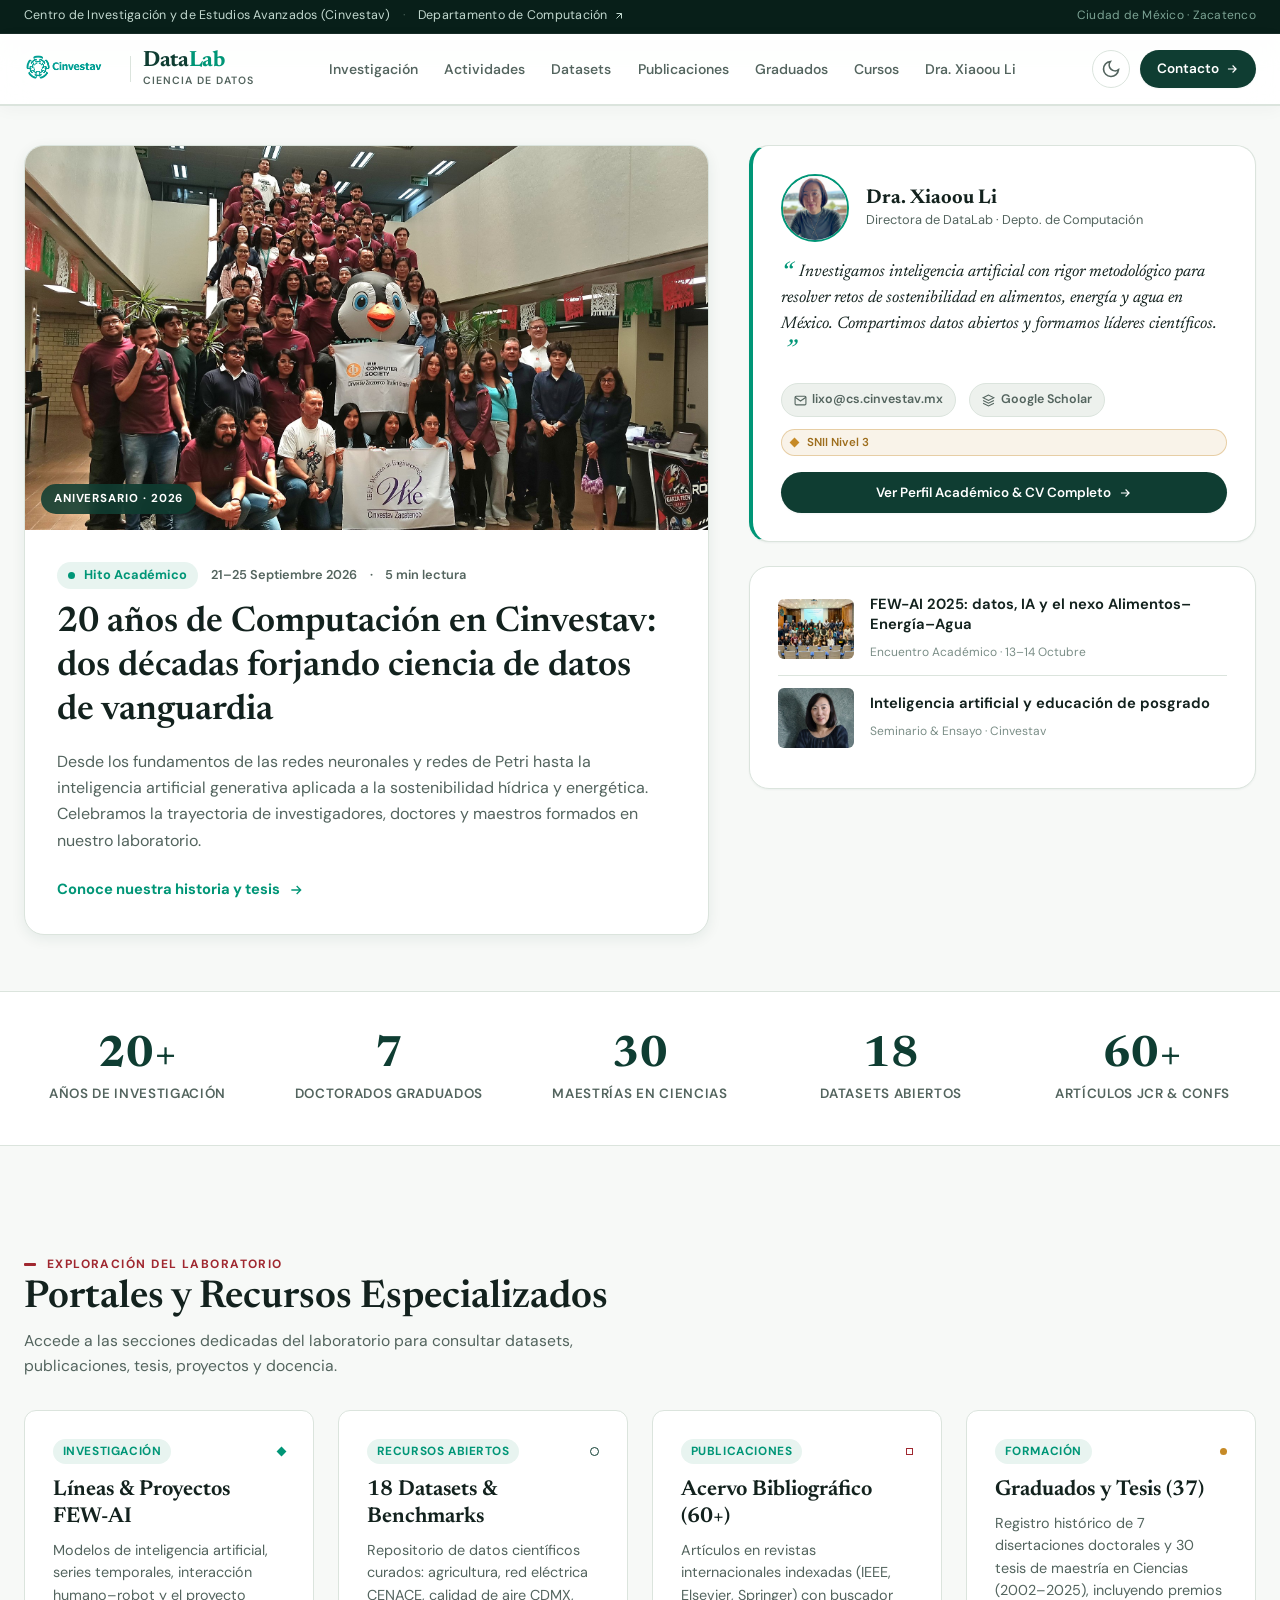
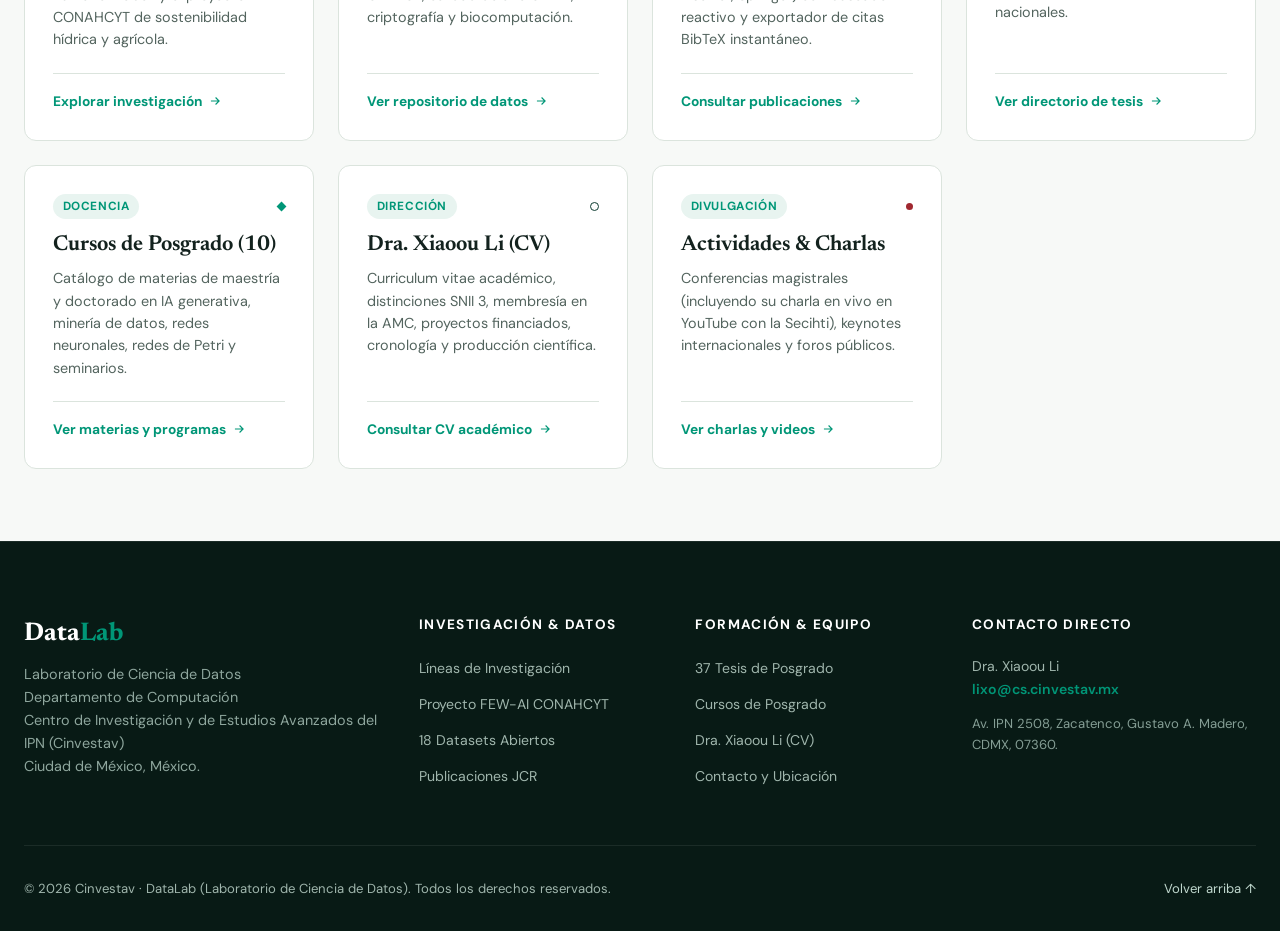
==== commit 48804f77: "Mejora encabezado responsivo y timeline cronologico de tesis" ====
--- a/index.html
+++ b/index.html
@@ -50,22 +50,24 @@
     <div class="container">
       <nav class="site-nav" aria-label="Navegación principal">
         <a href="index.html" class="brand-wrapper" aria-label="DataLab Cinvestav Inicio">
-          <img src="./cinvestav-logo.png" alt="Logo de Cinvestav" class="brand-logo-img" width="130" height="46">
+          <img src="./cinvestav-logo.png" alt="Logo de Cinvestav" class="brand-logo-img" width="96" height="34">
+          <span class="brand-divider" aria-hidden="true"></span>
           <div class="brand-identity">
             <span class="brand-title">Data<span class="accent">Lab</span></span>
-            <span class="brand-subtitle">Ciencia de Datos · Cinvestav</span>
+            <span class="brand-subtitle">Ciencia de Datos</span>
           </div>
         </a>
 
         <ul class="nav-menu" id="nav-menu">
+          <li class="nav-item-mobile-only"><a href="index.html" class="nav-link active" aria-current="page">Inicio</a></li>
           <li><a href="investigacion.html" class="nav-link">Investigación</a></li>
           <li><a href="actividades.html" class="nav-link">Actividades</a></li>
-          <li><a href="datasets.html" class="nav-link">Datasets (18)</a></li>
+          <li><a href="datasets.html" class="nav-link">Datasets</a></li>
           <li><a href="publicaciones.html" class="nav-link">Publicaciones</a></li>
-          <li><a href="graduados.html" class="nav-link">Graduados (37)</a></li>
+          <li><a href="graduados.html" class="nav-link">Graduados</a></li>
           <li><a href="cursos.html" class="nav-link">Cursos</a></li>
-          <li><a href="dra-xiaoou-li.html" class="nav-link">Dra. Xiaoou Li (CV)</a></li>
-          <li><a href="contacto.html" class="nav-link">Contacto</a></li>
+          <li><a href="dra-xiaoou-li.html" class="nav-link">Dra. Xiaoou Li</a></li>
+          <li class="nav-item-mobile-only"><a href="contacto.html" class="nav-link">Contacto</a></li>
         </ul>
 
         <div class="nav-actions">
@@ -79,7 +81,7 @@
           </a>
 
           <button type="button" class="mobile-menu-btn" id="mobile-menu-btn" aria-label="Abrir menú" aria-expanded="false">
-            <svg width="24" height="24" viewBox="0 0 24 24" fill="none" stroke="currentColor" stroke-width="2"><line x1="3" y1="12" x2="21" y2="12"/><line x1="3" y1="6" x2="21" y2="6"/><line x1="3" y1="18" x2="21" y2="18"/></svg>
+            <svg width="20" height="20" viewBox="0 0 24 24" fill="none" stroke="currentColor" stroke-width="2"><line x1="3" y1="12" x2="21" y2="12"/><line x1="3" y1="6" x2="21" y2="6"/><line x1="3" y1="18" x2="21" y2="18"/></svg>
           </button>
         </div>
       </nav>
--- a/assets/css/style.css
+++ b/assets/css/style.css
@@ -84,6 +84,7 @@
   scroll-behavior: smooth;
   scroll-padding-top: 90px;
   -webkit-text-size-adjust: 100%;
+  overflow-x: clip;
 }
 
 body {
@@ -94,7 +95,7 @@
   -webkit-font-smoothing: antialiased;
   -moz-osx-font-smoothing: grayscale;
   transition: background-color var(--transition-normal), color var(--transition-normal);
-  overflow-x: hidden;
+  overflow-x: clip;
 }
 
 /* Enlaces y botones base */
@@ -146,7 +147,13 @@
   justify-content: space-between;
   align-items: center;
   flex-wrap: wrap;
-  gap: 0.5rem;
+  gap: 0.35rem 0.75rem;
+}
+
+.institution-bar .container > div {
+  flex-wrap: wrap;
+  row-gap: 0.2rem;
+  column-gap: 0.75rem !important;
 }
 
 .institution-bar a {
@@ -164,51 +171,64 @@
   position: sticky;
   top: 0;
   z-index: 100;
-  background: rgba(247, 249, 247, 0.92);
-  backdrop-filter: blur(14px);
-  -webkit-backdrop-filter: blur(14px);
+  background: rgba(255, 255, 255, 0.9);
+  backdrop-filter: blur(16px);
+  -webkit-backdrop-filter: blur(16px);
   border-bottom: 1px solid var(--border-subtle);
+  box-shadow: 0 1px 0 var(--border-subtle), 0 4px 16px rgba(15, 61, 50, 0.04);
   transition: background-color var(--transition-normal), border-color var(--transition-normal);
 }
 
 [data-theme="dark"] .site-header {
-  background: rgba(20, 32, 28, 0.92);
+  background: rgba(16, 26, 23, 0.9);
+  box-shadow: 0 1px 0 var(--border-subtle), 0 6px 20px rgba(0, 0, 0, 0.25);
 }
 
 .site-nav {
   display: flex;
   align-items: center;
   justify-content: space-between;
-  height: 72px;
+  gap: 1.25rem;
+  height: 70px;
 }
 
 .brand-wrapper {
   display: flex;
   align-items: center;
-  gap: 0.9rem;
+  gap: 0.75rem;
+  flex-shrink: 0;
 }
 
 .brand-logo-img {
-  height: 40px;
+  height: 34px;
   width: auto;
   object-fit: contain;
+  flex-shrink: 0;
+}
+
+.brand-divider {
+  width: 1px;
+  height: 26px;
+  background: var(--border-subtle);
+  flex-shrink: 0;
 }
 
 .brand-identity {
   display: flex;
   flex-direction: column;
+  justify-content: center;
 }
 
 .brand-title {
   font-family: var(--font-serif);
-  font-size: 1.45rem;
+  font-size: 1.38rem;
   font-weight: 700;
   letter-spacing: -0.02em;
   color: var(--color-brand-primary);
-  line-height: 1.1;
-  display: flex;
-  align-items: center;
-  gap: 0.25rem;
+  line-height: 1.05;
+  display: inline-flex;
+  align-items: baseline;
+  white-space: nowrap;
 }
 
 [data-theme="dark"] .brand-title {
@@ -220,60 +240,83 @@
 }
 
 .brand-subtitle {
-  font-size: 0.72rem;
+  font-size: 0.66rem;
   text-transform: uppercase;
-  letter-spacing: 0.1em;
+  letter-spacing: 0.09em;
   font-weight: 600;
   color: var(--text-muted);
+  white-space: nowrap;
+  line-height: 1.2;
+  margin-top: 2px;
 }
 
 /* Menú de Navegación */
 .nav-menu {
   display: flex;
   align-items: center;
-  gap: 1.25rem;
+  justify-content: center;
+  gap: 0.2rem;
   list-style: none;
+  margin: 0;
+  padding: 0;
 }
 
 .nav-link {
-  font-size: 0.92rem;
+  display: inline-flex;
+  align-items: center;
+  font-size: 0.875rem;
   font-weight: 550;
   color: var(--text-muted);
-  padding: 0.5rem 0.25rem;
-  position: relative;
-}
-
-.nav-link:hover,
+  padding: 0.44rem 0.72rem;
+  border-radius: var(--radius-pill);
+  white-space: nowrap;
+  transition: color var(--transition-fast), background-color var(--transition-fast);
+}
+
+.nav-link:hover {
+  color: var(--color-brand-primary);
+  background-color: var(--bg-subtle);
+}
+
 .nav-link.active {
   color: var(--color-brand-primary);
-}
-
-[data-theme="dark"] .nav-link:hover,
+  background-color: var(--color-brand-light);
+  font-weight: 650;
+}
+
+[data-theme="dark"] .nav-link:hover {
+  color: var(--color-brand-accent);
+  background-color: rgba(255, 255, 255, 0.05);
+}
+
 [data-theme="dark"] .nav-link.active {
   color: var(--color-brand-accent);
-}
-
-.nav-link.active::after {
-  content: "";
-  position: absolute;
-  bottom: 0;
-  left: 0;
-  right: 0;
-  height: 2px;
-  background-color: var(--color-brand-accent);
-  border-radius: var(--radius-pill);
+  background-color: var(--color-brand-light);
+}
+
+.nav-link:focus-visible,
+.btn-theme-toggle:focus-visible,
+.btn-cta-contact:focus-visible,
+.mobile-menu-btn:focus-visible {
+  outline: 2px solid var(--color-brand-accent);
+  outline-offset: 2px;
+}
+
+.nav-item-mobile-only {
+  display: none;
 }
 
 .nav-actions {
   display: flex;
   align-items: center;
-  gap: 0.75rem;
+  gap: 0.65rem;
+  flex-shrink: 0;
 }
 
 /* Botón Dark Mode */
 .btn-theme-toggle {
-  width: 40px;
-  height: 40px;
+  width: 38px;
+  height: 38px;
   border-radius: var(--radius-pill);
   border: 1px solid var(--border-subtle);
   background: var(--bg-surface);
@@ -281,73 +324,168 @@
   display: flex;
   align-items: center;
   justify-content: center;
-  font-size: 1.1rem;
-  transition: transform var(--transition-fast), border-color var(--transition-fast), color var(--transition-fast);
+  flex-shrink: 0;
+  transition: background-color var(--transition-fast), border-color var(--transition-fast), color var(--transition-fast), transform var(--transition-fast);
 }
 
 .btn-theme-toggle:hover {
   border-color: var(--color-brand-accent);
   color: var(--color-brand-accent);
-  transform: rotate(15deg);
+  background: var(--color-brand-light);
+  transform: translateY(-1px);
 }
 
 .btn-cta-contact {
   display: inline-flex;
   align-items: center;
   gap: 0.4rem;
-  padding: 0.55rem 1.15rem;
+  padding: 0.5rem 1.05rem;
   border-radius: var(--radius-pill);
   background: var(--color-brand-primary);
   color: #ffffff !important;
-  font-size: 0.88rem;
+  font-size: 0.85rem;
   font-weight: 600;
-  transition: background-color var(--transition-fast), transform var(--transition-fast);
+  white-space: nowrap;
+  flex-shrink: 0;
+  box-shadow: var(--shadow-sm);
+  transition: background-color var(--transition-fast), transform var(--transition-fast), box-shadow var(--transition-fast);
 }
 
 .btn-cta-contact:hover {
   background: #145546;
   transform: translateY(-1px);
+  box-shadow: var(--shadow-md);
+}
+
+[data-theme="dark"] .btn-cta-contact {
+  background: var(--color-brand-accent);
+  color: #0c1412 !important;
+}
+
+[data-theme="dark"] .btn-cta-contact:hover {
+  background: #2ae5b8;
 }
 
 .mobile-menu-btn {
   display: none;
-  font-size: 1.5rem;
+  width: 38px;
+  height: 38px;
+  align-items: center;
+  justify-content: center;
   color: var(--text-main);
-  padding: 0.45rem;
-  border-radius: var(--radius-sm);
+  border: 1px solid var(--border-subtle);
+  border-radius: var(--radius-pill);
+  background: var(--bg-surface);
   line-height: 1;
-  transition: color var(--transition-fast), background var(--transition-fast);
+  flex-shrink: 0;
+  transition: color var(--transition-fast), background-color var(--transition-fast), border-color var(--transition-fast);
 }
 
 .mobile-menu-btn:hover {
   color: var(--color-brand-accent);
-  background: var(--bg-subtle);
-}
-
-@media (max-width: 960px) {
+  border-color: var(--color-brand-accent);
+  background: var(--color-brand-light);
+}
+
+@media (max-width: 1260px) {
+  .site-nav {
+    gap: 0.75rem;
+  }
+  .brand-wrapper {
+    gap: 0.55rem;
+  }
+  .brand-logo-img {
+    height: 30px;
+  }
+  .brand-title {
+    font-size: 1.25rem;
+  }
+  .nav-menu {
+    gap: 0.1rem;
+  }
+  .nav-link {
+    font-size: 0.82rem;
+    padding: 0.4rem 0.54rem;
+  }
+  .site-header .btn-cta-contact {
+    padding: 0.46rem 0.9rem;
+    font-size: 0.82rem;
+  }
+}
+
+@media (max-width: 1080px) {
   .nav-menu {
     display: none;
     position: absolute;
-    top: 72px;
+    top: 70px;
     left: 0;
     right: 0;
     background: var(--bg-surface);
     flex-direction: column;
-    padding: 1.5rem;
+    align-items: stretch;
+    padding: 1rem 1.25rem 1.35rem;
     border-bottom: 1px solid var(--border-subtle);
     box-shadow: var(--shadow-lg);
-    gap: 1rem;
+    gap: 0.35rem;
     z-index: 1000;
   }
   .nav-menu.open {
     display: flex;
   }
+  .nav-item-mobile-only {
+    display: block;
+  }
+  .nav-link {
+    width: 100%;
+    padding: 0.65rem 0.95rem;
+    border-radius: var(--radius-md);
+    font-size: 0.95rem;
+  }
   .mobile-menu-btn {
     display: flex;
-    align-items: center;
-    justify-content: center;
-  }
-  .btn-cta-contact {
+  }
+  .site-header .btn-cta-contact {
+    display: none;
+  }
+}
+
+@media (max-width: 640px) {
+  .site-nav {
+    height: 64px;
+    gap: 0.5rem;
+  }
+  .nav-menu {
+    top: 64px;
+  }
+  .brand-wrapper {
+    gap: 0.5rem;
+  }
+  .brand-logo-img {
+    height: 28px;
+  }
+  .brand-divider {
+    height: 22px;
+  }
+  .brand-title {
+    font-size: 1.18rem;
+  }
+  .brand-subtitle {
+    font-size: 0.58rem;
+    letter-spacing: 0.07em;
+  }
+  .nav-actions {
+    gap: 0.45rem;
+  }
+  .btn-theme-toggle,
+  .mobile-menu-btn {
+    width: 36px;
+    height: 36px;
+  }
+}
+
+@media (max-width: 360px) {
+  .brand-divider,
+  .brand-subtitle {
     display: none;
   }
 }
@@ -1040,9 +1178,51 @@
 .theses-stats-header {
   display: flex;
   align-items: center;
-  gap: 1.5rem;
-  margin-bottom: 2rem;
+  gap: 0.75rem 1rem;
+  margin-bottom: 2.25rem;
   flex-wrap: wrap;
+}
+
+.theses-meta-controls {
+  margin-left: auto;
+  display: flex;
+  align-items: center;
+  gap: 0.9rem;
+  flex-wrap: wrap;
+}
+
+.theses-counter-text {
+  font-size: 0.85rem;
+  color: var(--text-muted);
+}
+
+.btn-sort-order {
+  display: inline-flex;
+  align-items: center;
+  gap: 0.4rem;
+  padding: 0.44rem 0.9rem;
+  border-radius: var(--radius-pill);
+  border: 1px solid var(--border-subtle);
+  background: var(--bg-surface);
+  color: var(--text-muted);
+  font-family: var(--font-mono);
+  font-size: 0.78rem;
+  font-weight: 600;
+  transition: all var(--transition-fast);
+}
+
+.btn-sort-order:hover {
+  border-color: var(--color-brand-accent);
+  color: var(--color-brand-accent);
+  background: var(--color-brand-light);
+}
+
+.btn-sort-order svg {
+  transition: transform var(--transition-fast);
+}
+
+.btn-sort-order.is-desc svg {
+  transform: rotate(180deg);
 }
 
 .btn-degree-toggle {
@@ -1073,19 +1253,106 @@
   gap: 1.25rem;
 }
 
+/* Timeline de Tesis (2002 - 2025) */
+.theses-timeline-shell {
+  display: block;
+}
+
+.theses-timeline {
+  position: relative;
+  padding-left: 2.25rem;
+  display: flex;
+  flex-direction: column;
+  gap: 2.15rem;
+}
+
+.theses-timeline::before {
+  content: "";
+  position: absolute;
+  left: 9px;
+  top: 0.55rem;
+  bottom: 0.55rem;
+  width: 2px;
+  background: linear-gradient(
+    to bottom,
+    var(--color-brand-accent),
+    var(--border-strong) 12%,
+    var(--border-strong) 88%,
+    var(--color-brand-accent)
+  );
+  border-radius: var(--radius-pill);
+}
+
+.thesis-year-group {
+  position: relative;
+  scroll-margin-top: 96px;
+}
+
+.thesis-year-marker {
+  display: flex;
+  align-items: center;
+  gap: 0.65rem;
+  margin-bottom: 0.85rem;
+}
+
+.thesis-year-dot {
+  position: absolute;
+  left: calc(-2.25rem + 3px);
+  top: 0.25rem;
+  width: 14px;
+  height: 14px;
+  border-radius: 50%;
+  background: var(--bg-surface);
+  border: 3px solid var(--color-brand-accent);
+  box-shadow: 0 0 0 4px var(--color-brand-light);
+}
+
+.thesis-year-group.has-phd .thesis-year-dot {
+  border-color: var(--color-brand-crimson);
+  box-shadow: 0 0 0 4px var(--color-crimson-light);
+}
+
+.thesis-year-badge {
+  font-family: var(--font-serif);
+  font-size: 1.45rem;
+  font-weight: 700;
+  line-height: 1.1;
+  color: var(--text-main);
+}
+
+.thesis-year-count {
+  font-size: 0.74rem;
+  font-weight: 600;
+  color: var(--text-faint);
+  background: var(--bg-subtle);
+  padding: 0.18rem 0.6rem;
+  border-radius: var(--radius-pill);
+}
+
+.thesis-year-cards {
+  display: grid;
+  grid-template-columns: repeat(auto-fit, minmax(280px, 1fr));
+  gap: 1rem;
+}
+
 .thesis-card-item {
   background: var(--bg-surface);
   border: 1px solid var(--border-subtle);
   border-radius: var(--radius-md);
-  padding: 1.4rem;
+  padding: 1.35rem;
   display: flex;
   flex-direction: column;
-  transition: border-color var(--transition-fast), transform var(--transition-fast);
+  transition: border-color var(--transition-fast), transform var(--transition-fast), box-shadow var(--transition-fast);
 }
 
 .thesis-card-item:hover {
   border-color: var(--border-strong);
   transform: translateY(-2px);
+  box-shadow: var(--shadow-sm);
+}
+
+.thesis-timeline-card.is-phd {
+  border-left: 3px solid var(--color-brand-crimson);
 }
 
 .thesis-meta-row {
@@ -1111,6 +1378,10 @@
   color: var(--color-brand-crimson);
 }
 
+[data-theme="dark"] .thesis-degree-pill.phd {
+  color: #ff8a93;
+}
+
 .thesis-student {
   font-family: var(--font-serif);
   font-size: 1.15rem;
@@ -1126,6 +1397,23 @@
   margin-top: auto;
   border-top: 1px dashed var(--border-subtle);
   padding-top: 0.6rem;
+}
+
+@media (max-width: 640px) {
+  .theses-meta-controls {
+    margin-left: 0;
+    width: 100%;
+    justify-content: space-between;
+  }
+  .theses-timeline {
+    padding-left: 1.65rem;
+  }
+  .theses-timeline::before {
+    left: 6px;
+  }
+  .thesis-year-dot {
+    left: -1.65rem;
+  }
 }
 
 /* ==========================================================================
